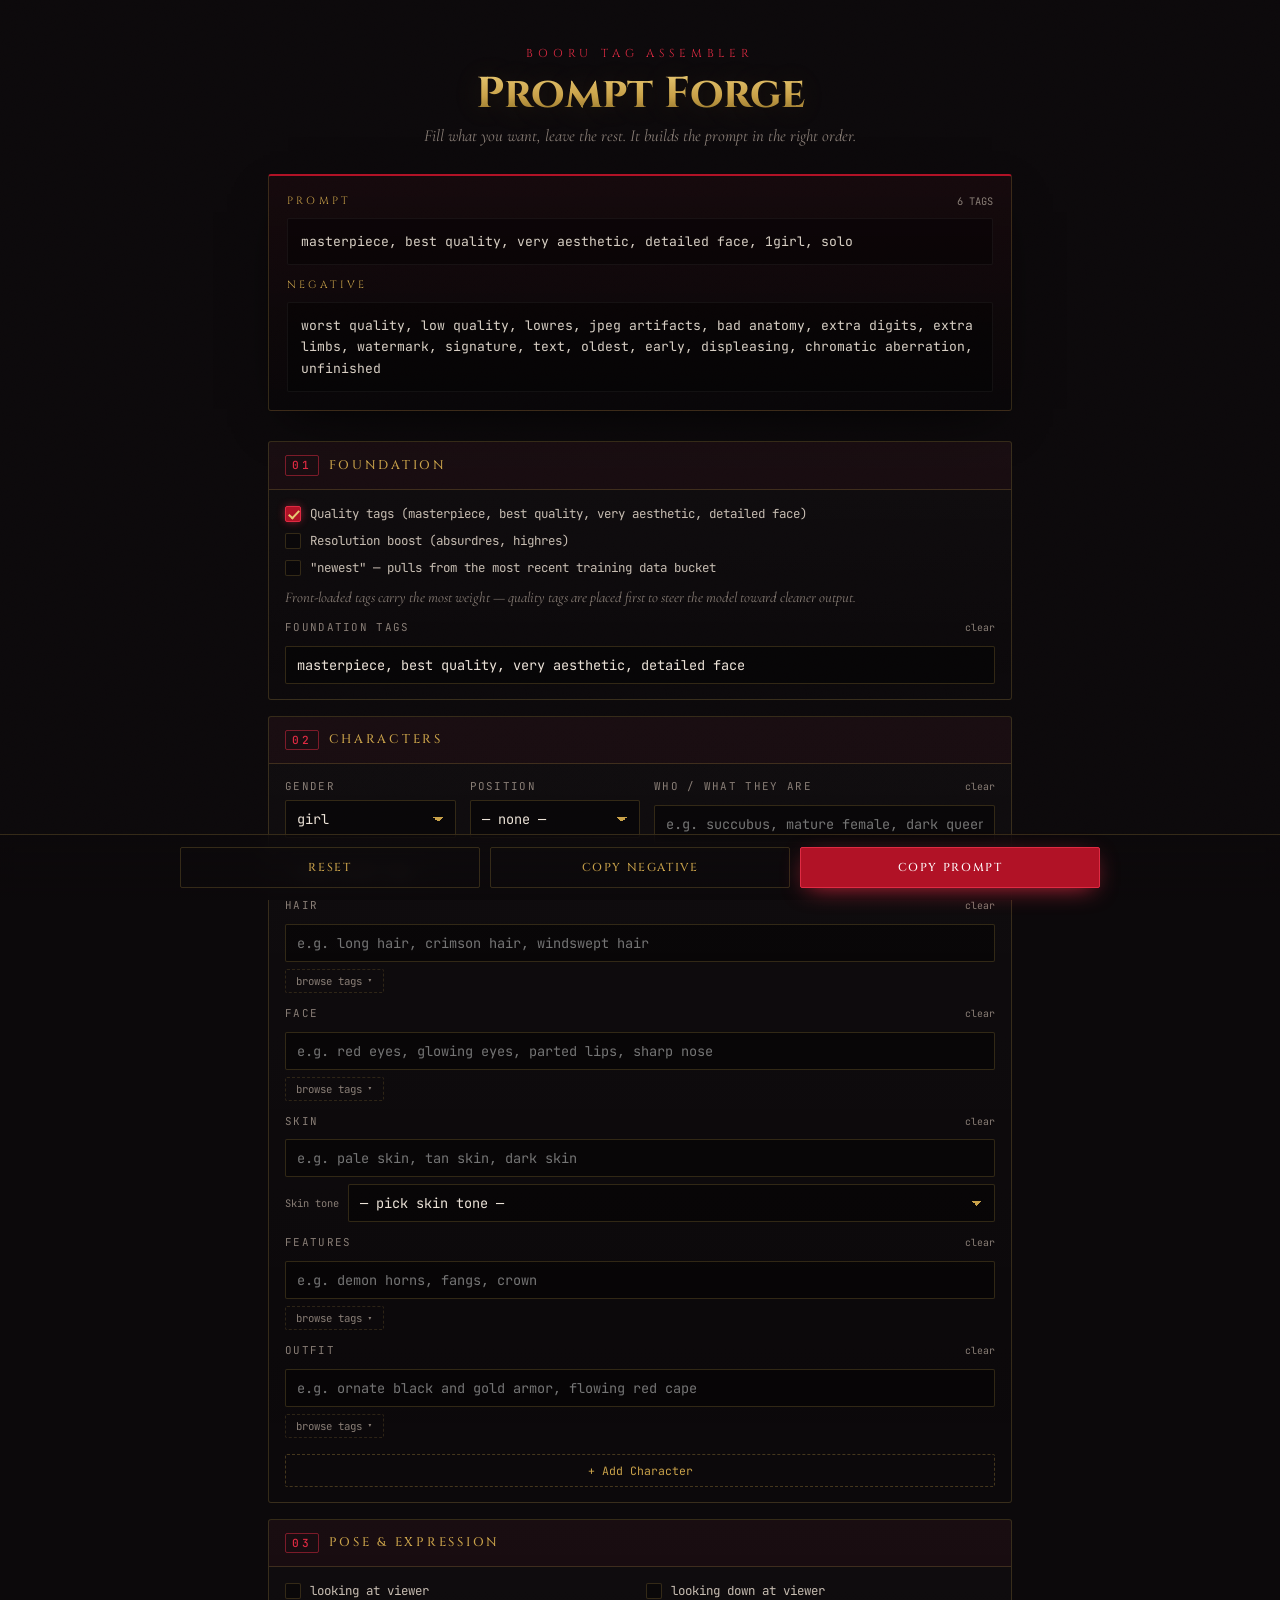
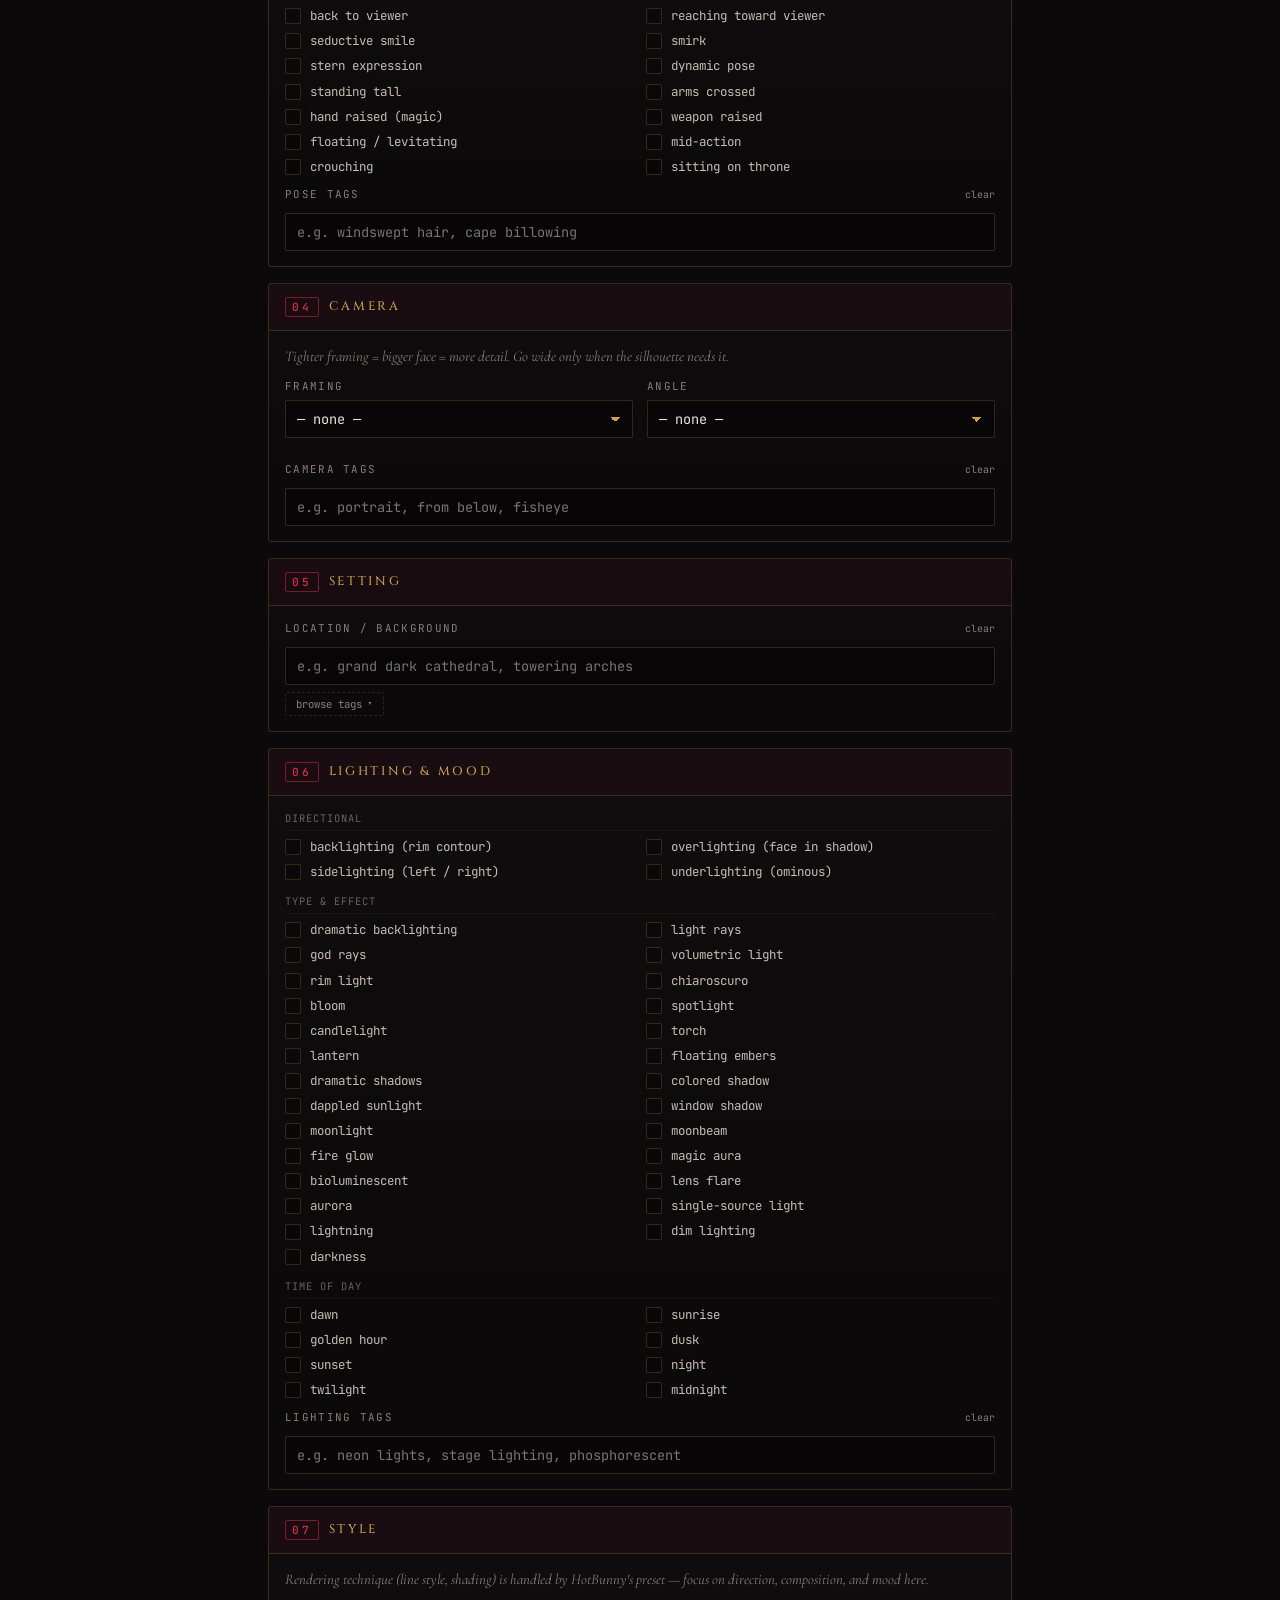
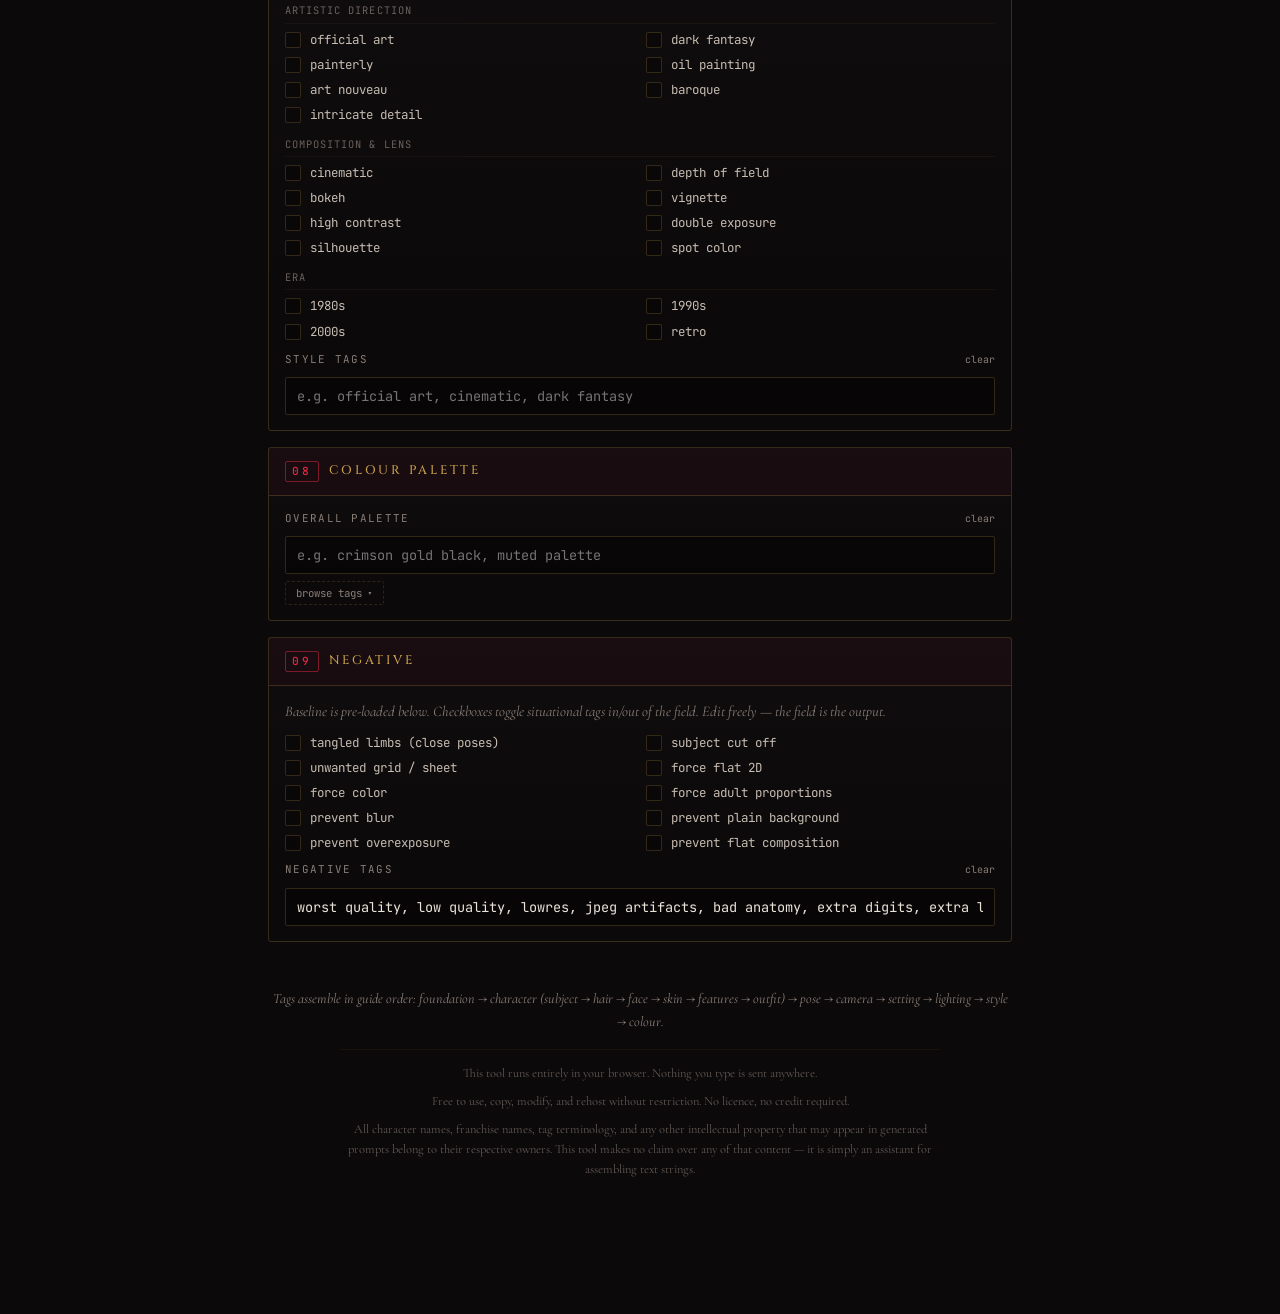
==== index.html @ 2d696084 "restructure 1" ====
<!DOCTYPE html>
<html lang="en">
<head>
<meta charset="UTF-8">
<meta name="viewport" content="width=device-width, initial-scale=1.0">
<title>Prompt Forge</title>
<link rel="preconnect" href="https://fonts.googleapis.com">
<link rel="preconnect" href="https://fonts.gstatic.com" crossorigin>
<link href="https://fonts.googleapis.com/css2?family=Cinzel:wght@500;700&family=Cormorant+Garamond:ital,wght@0,400;0,600;1,400&family=JetBrains+Mono:wght@400;500&display=swap" rel="stylesheet">
<style>
  :root{
    --bg:#0c090b;
    --crimson:#b11226;
    --crimson-bright:#df2b43;
    --gold:#c9a24a;
    --gold-bright:#e8c873;
    --text:#ece3d8;
    --muted:#897e76;
    --border:rgba(201,162,74,.22);
    --border-hot:rgba(223,43,67,.5);
  }
  *{box-sizing:border-box;margin:0;padding:0}
  html{scroll-behavior:smooth}
  body{
    background:
      radial-gradient(1200px 600px at 50% -10%, rgba(177,18,38,.18), transparent 60%),
      radial-gradient(900px 500px at 90% 110%, rgba(201,162,74,.10), transparent 55%),
      var(--bg);
    color:var(--text);
    font-family:'Cormorant Garamond',Georgia,serif;
    font-size:18px;
    line-height:1.45;
    padding:0 0 120px;
    min-height:100vh;
  }
  body::before{
    content:"";position:fixed;inset:0;pointer-events:none;z-index:0;
    background-image:url("data:image/svg+xml,%3Csvg xmlns='http://www.w3.org/2000/svg' width='140' height='140'%3E%3Cfilter id='n'%3E%3CfeTurbulence type='fractalNoise' baseFrequency='.9' numOctaves='2'/%3E%3C/filter%3E%3Crect width='100%25' height='100%25' filter='url(%23n)' opacity='.035'/%3E%3C/svg%3E");
    mix-blend-mode:overlay;
  }
  .wrap{max-width:780px;margin:0 auto;padding:0 18px;position:relative;z-index:1}

  /* ── Header ─────────────────────────────────────────────────────────── */
  header{text-align:center;padding:46px 0 26px}
  header .mark{font-family:'Cinzel',serif;letter-spacing:.42em;font-size:.72rem;color:var(--crimson-bright);text-transform:uppercase;margin-bottom:10px}
  header h1{
    font-family:'Cinzel',serif;font-weight:700;font-size:2.7rem;line-height:1;
    background:linear-gradient(180deg,var(--gold-bright),var(--gold) 55%,#8a6d28);
    -webkit-background-clip:text;background-clip:text;color:transparent;
    text-shadow:0 2px 30px rgba(201,162,74,.15);
  }
  header p{color:var(--muted);font-style:italic;font-size:1.05rem;margin-top:8px}

  /* ── Live preview ────────────────────────────────────────────────────── */
  .preview{
    border:1px solid var(--border);border-top:2px solid var(--crimson);
    background:linear-gradient(180deg,rgba(177,18,38,.06),rgba(0,0,0,.25));
    border-radius:3px;padding:18px;margin-bottom:30px;
    box-shadow:0 18px 50px -20px rgba(0,0,0,.8);
  }
  .plabel{font-family:'Cinzel',serif;font-size:.66rem;letter-spacing:.3em;text-transform:uppercase;color:var(--gold);margin-bottom:8px;display:flex;justify-content:space-between;align-items:center}
  .plabel .tagcount{font-family:'JetBrains Mono',monospace;font-size:.65rem;color:var(--muted);letter-spacing:0}
  .out{font-family:'JetBrains Mono',monospace;font-size:.82rem;line-height:1.65;color:#d8cfc4;background:rgba(0,0,0,.35);border:1px solid rgba(255,255,255,.05);border-radius:2px;padding:12px 13px;word-break:break-word;min-height:42px;white-space:pre-wrap;}
  .out .q{color:var(--gold-bright)}
  .negblock{margin-top:13px}

  /* ── Sections ────────────────────────────────────────────────────────── */
  .section{border:1px solid var(--border);border-radius:3px;background:linear-gradient(180deg,rgba(255,255,255,.02),transparent);margin-bottom:16px;overflow:hidden}
  .section > h2{
    font-family:'Cinzel',serif;font-weight:500;font-size:.78rem;letter-spacing:.22em;
    text-transform:uppercase;color:var(--gold);
    padding:13px 16px;border-bottom:1px solid var(--border);
    display:flex;align-items:center;gap:10px;
    background:rgba(177,18,38,.05);
  }
  .section > h2 .num{font-family:'JetBrains Mono',monospace;font-size:.7rem;color:var(--crimson-bright);border:1px solid var(--border-hot);border-radius:2px;padding:1px 6px}
  .body{padding:15px 16px}
  .hint{color:var(--muted);font-style:italic;font-size:.92rem;margin:0 0 12px}
  .subhead{font-family:'JetBrains Mono',monospace;font-size:.65rem;letter-spacing:.1em;text-transform:uppercase;color:var(--muted);margin:13px 0 7px;opacity:.75;border-bottom:1px solid rgba(201,162,74,.08);padding-bottom:4px}
  .subhead:first-child{margin-top:0}

  /* ── Form elements ───────────────────────────────────────────────────── */
  label.field{display:block;margin-bottom:13px}
  label.field:last-child{margin-bottom:0}
  label.field > span,
  .field-head > span{
    display:block;font-family:'JetBrains Mono',monospace;font-size:.68rem;
    letter-spacing:.12em;text-transform:uppercase;color:var(--muted);margin-bottom:5px
  }
  .field{margin-bottom:13px}
  .field:last-child{margin-bottom:0}
  .field-head{display:flex;justify-content:space-between;align-items:baseline;margin-bottom:5px}

  input[type=text],select{
    width:100%;background:rgba(0,0,0,.4);border:1px solid var(--border);
    color:var(--text);font-family:'JetBrains Mono',monospace;font-size:.85rem;
    padding:9px 11px;border-radius:2px;transition:.18s;
  }
  input[type=text]:focus,select:focus{outline:none;border-color:var(--crimson-bright);box-shadow:0 0 0 3px rgba(223,43,67,.12),0 0 18px -6px rgba(223,43,67,.5)}
  select{
    appearance:none;cursor:pointer;
    background-image:linear-gradient(45deg,transparent 50%,var(--gold) 50%),linear-gradient(135deg,var(--gold) 50%,transparent 50%);
    background-position:calc(100% - 17px) center,calc(100% - 12px) center;
    background-size:5px 5px,5px 5px;background-repeat:no-repeat;
  }
  option{background:#171116;color:var(--text)}

  /* colour-push row: sits below a text field, full width select */
  .colour-push-row{display:flex;align-items:center;gap:9px;margin-top:7px}
  .colour-push-row select{flex:1}
  .colour-push-row .push-label{font-family:'JetBrains Mono',monospace;font-size:.65rem;color:var(--muted);white-space:nowrap;flex:none}

  /* clear button inline with label */
  .clear-field{font-family:'JetBrains Mono',monospace;font-size:.62rem;color:var(--muted);background:none;border:none;cursor:pointer;padding:0;transition:.12s;margin-left:auto}
  .clear-field:hover{color:var(--crimson-bright)}

  /* ── Chip browse toggle button ───────────────────────────────────────── */
  .chip-toggle{
    font-family:'JetBrains Mono',monospace;font-size:.67rem;
    color:var(--muted);background:none;
    border:1px dashed rgba(201,162,74,.18);
    cursor:pointer;padding:4px 10px;border-radius:2px;
    margin-top:7px;transition:.15s;display:inline-flex;align-items:center;gap:5px;
  }
  .chip-toggle:hover{color:var(--gold);border-color:var(--border)}
  .chip-toggle.open{color:var(--gold);border-color:var(--border)}
  .chip-toggle .ct-arr{transition:transform .15s;display:inline-block;font-size:.6rem}
  .chip-toggle.open .ct-arr{transform:rotate(180deg)}

  /* ── Chip panel ──────────────────────────────────────────────────────── */
  .chip-panel{display:none;margin-top:8px}
  .chip-panel.open{display:block}

  /* chip search input */
  .chip-search-wrap{position:relative;margin-bottom:8px}
  .chip-search-icon{position:absolute;left:9px;top:50%;transform:translateY(-50%);font-size:.72rem;color:var(--muted);pointer-events:none}
  .chip-search{
    width:100%;background:rgba(0,0,0,.28);border:1px solid rgba(201,162,74,.14);
    color:var(--muted);font-family:'JetBrains Mono',monospace;font-size:.74rem;
    padding:6px 10px 6px 28px;border-radius:2px;transition:.15s;
  }
  .chip-search::placeholder{color:rgba(137,126,118,.55)}
  .chip-search:focus{outline:none;border-color:rgba(201,162,74,.38);color:var(--text)}

  /* chip buttons */
  .chips{display:flex;flex-wrap:wrap;gap:6px}
  .chip{
    font-family:'JetBrains Mono',monospace;font-size:.7rem;cursor:pointer;
    background:rgba(201,162,74,.07);border:1px solid var(--border);color:var(--gold);
    padding:4px 9px;border-radius:2px;transition:.15s;user-select:none;
  }
  .chip:hover{background:rgba(223,43,67,.16);border-color:var(--border-hot);color:var(--gold-bright)}
  .chip.active{background:rgba(223,43,67,.22);border-color:var(--crimson-bright);color:#fff}
  .chip.hidden{display:none}
  .no-match{font-family:'JetBrains Mono',monospace;font-size:.72rem;color:var(--muted);padding:4px 2px;display:none;font-style:italic}

  /* ── Checkboxes ──────────────────────────────────────────────────────── */
  .checks{display:grid;grid-template-columns:1fr 1fr;gap:7px 12px}
  @media(max-width:520px){.checks{grid-template-columns:1fr}}
  label.cb{display:flex;align-items:center;gap:9px;cursor:pointer;font-family:'JetBrains Mono',monospace;font-size:.78rem;color:#c7bdb2}
  label.cb input{display:none}
  label.cb .box{width:16px;height:16px;border:1px solid var(--border);border-radius:2px;flex:none;position:relative;transition:.15s;background:rgba(0,0,0,.3)}
  label.cb input:checked + .box{background:var(--crimson);border-color:var(--crimson-bright);box-shadow:0 0 10px -2px var(--crimson-bright)}
  label.cb input:checked + .box::after{content:"";position:absolute;left:4.5px;top:1px;width:4px;height:9px;border:solid var(--gold-bright);border-width:0 2px 2px 0;transform:rotate(43deg)}
  label.cb:hover .box{border-color:var(--crimson-bright)}

  /* ── Character count selector ────────────────────────────────────────── */
  .count-row{display:flex;align-items:center;gap:8px;margin-bottom:8px}
  .count-row:last-child{margin-bottom:0}
  .count-label{font-family:'JetBrains Mono',monospace;font-size:.68rem;letter-spacing:.1em;text-transform:uppercase;color:var(--muted);width:52px;flex:none}
  .count-btns{display:flex;gap:3px;flex-wrap:wrap}
  .count-btn{
    font-family:'JetBrains Mono',monospace;font-size:.72rem;
    background:rgba(0,0,0,.3);border:1px solid var(--border);color:var(--muted);
    padding:4px 8px;border-radius:2px;cursor:pointer;transition:.12s;min-width:28px;text-align:center;line-height:1;
  }
  .count-btn:hover{border-color:var(--gold);color:var(--gold)}
  .count-btn.active{background:rgba(223,43,67,.2);border-color:var(--crimson-bright);color:#fff;box-shadow:0 0 8px -3px var(--crimson-bright)}
  .count-divider{width:100%;height:1px;background:var(--border);margin:10px 0}

  /* ── Layout helpers ──────────────────────────────────────────────────── */
  .two{display:grid;grid-template-columns:1fr 1fr;gap:0 14px}
  @media(max-width:520px){.two{grid-template-columns:1fr}}

  /* ── Bottom bar ──────────────────────────────────────────────────────── */
  .bar{position:fixed;left:0;right:0;bottom:0;z-index:20;background:linear-gradient(180deg,rgba(12,9,11,.6),rgba(12,9,11,.97));backdrop-filter:blur(8px);border-top:1px solid var(--border);padding:12px 18px;display:flex;gap:10px;justify-content:center}
  .btn{font-family:'Cinzel',serif;font-weight:500;letter-spacing:.14em;font-size:.72rem;text-transform:uppercase;cursor:pointer;border-radius:2px;padding:12px 20px;transition:.18s;border:1px solid;max-width:300px;flex:1}
  .btn.prim{background:var(--crimson);border-color:var(--crimson-bright);color:#fff;box-shadow:0 6px 24px -8px var(--crimson-bright)}
  .btn.prim:hover{background:var(--crimson-bright);transform:translateY(-1px)}
  .btn.ghost{background:transparent;border-color:var(--border);color:var(--gold)}
  .btn.ghost:hover{border-color:var(--gold);background:rgba(201,162,74,.08)}
  .btn.ghost.danger:hover{border-color:var(--border-hot);color:var(--crimson-bright);background:rgba(223,43,67,.06)}
  .btn.copied{background:var(--gold)!important;border-color:var(--gold-bright)!important;color:#1a1206!important}

  .char-heading{font-family:'Cinzel',serif;font-weight:500;font-size:.75rem;letter-spacing:.2em;text-transform:uppercase;color:var(--gold-bright);margin:0 0 12px;padding-bottom:6px;border-bottom:1px solid var(--border)}
  .add-char-btn{display:block;width:100%;font-family:'JetBrains Mono',monospace;font-size:.72rem;color:var(--gold);background:none;border:1px dashed rgba(201,162,74,.3);cursor:pointer;padding:8px 14px;border-radius:2px;margin-top:16px;transition:.15s;text-align:center}
  .add-char-btn:hover{border-color:var(--gold);background:rgba(201,162,74,.06)}
  .char2-header{display:flex;justify-content:space-between;align-items:center;padding:12px 0 10px;border-bottom:1px solid var(--border);margin-bottom:13px}
  .char-top{display:grid;grid-template-columns:1fr 1fr 2fr;gap:0 14px}
  @media(max-width:520px){.char-top{grid-template-columns:1fr 1fr}.char-top .field:last-child{grid-column:1/-1}}

  footer{text-align:center;color:var(--muted);font-size:.88rem;padding:30px 0 6px}
  footer p{margin-bottom:8px;line-height:1.6}
  footer .order{font-style:italic}
  footer .disclaimer{font-size:.78rem;opacity:.7;max-width:600px;margin:16px auto 0;border-top:1px solid rgba(201,162,74,.1);padding-top:14px}
</style>
</head>
<body>
<div class="wrap">

  <header>
    <div class="mark">Booru Tag Assembler</div>
    <h1>Prompt Forge</h1>
    <p>Fill what you want, leave the rest. It builds the prompt in the right order.</p>
  </header>

  <!-- Live preview -->
  <div class="preview">
    <div class="plabel"><span>Prompt</span><span class="tagcount" id="tagCount"></span></div>
    <div class="out" id="outPrompt"></div>
    <div class="negblock">
      <div class="plabel"><span>Negative</span></div>
      <div class="out" id="outNeg"></div>
    </div>
  </div>

  <!-- ── 01 Foundation ─────────────────────────────────────────────────── -->
  <div class="section">
    <h2><span class="num">01</span> Foundation</h2>
    <div class="body">
      <div data-rebuild="foundation">
        <label class="cb"><input type="checkbox" id="qQuality" checked><span class="box"></span>Quality tags (masterpiece, best quality, very aesthetic, detailed face)</label>
        <label class="cb" style="margin-top:9px"><input type="checkbox" id="qRes"><span class="box"></span>Resolution boost (absurdres, highres)</label>
        <label class="cb" style="margin-top:9px"><input type="checkbox" id="qNewest"><span class="box"></span>"newest" — pulls from the most recent training data bucket</label>
      </div>
      <div class="hint" style="margin-top:10px">Front-loaded tags carry the most weight — quality tags are placed first to steer the model toward cleaner output.</div>
      <div class="field" style="margin-top:12px">
        <div class="field-head"><span>Foundation tags</span><button class="clear-field" data-clear="foundation">clear</button></div>
        <input type="text" id="foundation">
      </div>
    </div>
  </div>

  <!-- ── 02 Characters ────────────────────────────────────────────────── -->
  <div class="section">
    <h2><span class="num">02</span> Characters</h2>
    <div class="body">

      <!-- Character 1 -->
      <p class="char-heading" id="char1AppearanceLabel" style="display:none">Character 1</p>
      <div class="char-top" style="margin-bottom:13px">
        <label class="field" style="margin-bottom:0">
          <span>Gender</span>
          <select id="char1">
            <option value="">— none —</option>
            <option value="girl" selected>girl</option>
            <option value="boy">boy</option>
            <option value="other">other</option>
          </select>
        </label>
        <label class="field" style="margin-bottom:0">
          <span>Position</span>
          <select id="char1Pos">
            <option value="">— none —</option>
            <option value="on the left">left</option>
            <option value="in the center">center</option>
            <option value="on the right">right</option>
          </select>
        </label>
        <div class="field" style="margin-bottom:0">
          <div class="field-head"><span>Who / what they are</span><button class="clear-field" data-clear="subject">clear</button></div>
          <input type="text" id="subject" placeholder="e.g. succubus, mature female, dark queen">
        </div>
      </div>
      <button class="chip-toggle" data-panel="panelSubject" style="margin-bottom:11px">browse subject tags <span class="ct-arr">▾</span></button>
      <div class="chip-panel" id="panelSubject" style="margin-bottom:11px">
        <div class="chip-search-wrap">
          <span class="chip-search-icon">⌕</span>
          <input class="chip-search" placeholder="filter subject tags…" data-chips="chipsSubject">
        </div>
        <div class="chips" id="chipsSubject"></div>
        <div class="no-match" data-for="chipsSubject">No matching tags.</div>
      </div>

      <div class="field">
        <div class="field-head"><span>Hair</span><button class="clear-field" data-clear="hair">clear</button></div>
        <input type="text" id="hair" placeholder="e.g. long hair, crimson hair, windswept hair">
        <button class="chip-toggle" data-panel="panelHair">browse tags <span class="ct-arr">▾</span></button>
        <div class="chip-panel" id="panelHair">
          <div class="colour-push-row" style="margin-top:0;margin-bottom:9px">
            <span class="push-label">Colour</span>
            <select id="hairColour" class="colour-select colour-push"
                    data-target="hair" data-suffix=" hair"
                    data-placeholder="— pick hair colour —"></select>
          </div>
          <div class="chip-search-wrap">
            <span class="chip-search-icon">⌕</span>
            <input class="chip-search" placeholder="filter hair style tags…" data-chips="chipsHair">
          </div>
          <div class="chips" id="chipsHair"></div>
          <div class="no-match" data-for="chipsHair">No matching tags.</div>
        </div>
      </div>

      <div class="field">
        <div class="field-head"><span>Face</span><button class="clear-field" data-clear="face">clear</button></div>
        <input type="text" id="face" placeholder="e.g. red eyes, glowing eyes, parted lips, sharp nose">
        <button class="chip-toggle" data-panel="panelFace">browse tags <span class="ct-arr">▾</span></button>
        <div class="chip-panel" id="panelFace">
          <div class="colour-push-row" style="margin-top:0;margin-bottom:9px">
            <span class="push-label">Eye colour</span>
            <select id="faceColour" class="colour-select colour-push"
                    data-target="face" data-suffix=" eyes"
                    data-placeholder="— pick eye colour —"></select>
          </div>
          <div class="chip-search-wrap">
            <span class="chip-search-icon">⌕</span>
            <input class="chip-search" placeholder="filter face tags…" data-chips="chipsFace">
          </div>
          <div class="chips" id="chipsFace"></div>
          <div class="no-match" data-for="chipsFace">No matching tags.</div>
        </div>
      </div>

      <div class="field">
        <div class="field-head"><span>Skin</span><button class="clear-field" data-clear="skin">clear</button></div>
        <input type="text" id="skin" placeholder="e.g. pale skin, tan skin, dark skin">
        <div class="colour-push-row">
          <span class="push-label">Skin tone</span>
          <select id="skinColour" class="colour-select colour-push"
                  data-target="skin" data-suffix=" skin"
                  data-placeholder="— pick skin tone —"></select>
        </div>
      </div>

      <div class="field">
        <div class="field-head"><span>Features</span><button class="clear-field" data-clear="feat">clear</button></div>
        <input type="text" id="feat" placeholder="e.g. demon horns, fangs, crown">
        <button class="chip-toggle" data-panel="panelFeatures">browse tags <span class="ct-arr">▾</span></button>
        <div class="chip-panel" id="panelFeatures">
          <div class="chip-search-wrap">
            <span class="chip-search-icon">⌕</span>
            <input class="chip-search" placeholder="filter feature tags…" data-chips="chipsFeatures">
          </div>
          <div class="chips" id="chipsFeatures"></div>
          <div class="no-match" data-for="chipsFeatures">No matching tags.</div>
        </div>
      </div>

      <div class="field">
        <div class="field-head"><span>Outfit</span><button class="clear-field" data-clear="outfit">clear</button></div>
        <input type="text" id="outfit" placeholder="e.g. ornate black and gold armor, flowing red cape">
        <button class="chip-toggle" data-panel="panelOutfit">browse tags <span class="ct-arr">▾</span></button>
        <div class="chip-panel" id="panelOutfit">
          <div class="chip-search-wrap">
            <span class="chip-search-icon">⌕</span>
            <input class="chip-search" placeholder="filter outfit tags…" data-chips="chipsOutfit">
          </div>
          <div class="chips" id="chipsOutfit"></div>
          <div class="no-match" data-for="chipsOutfit">No matching tags.</div>
        </div>
      </div>

      <!-- Add Character button -->
      <button class="add-char-btn" id="addCharBtn">+ Add Character</button>

      <!-- Character 2 block -->
      <div id="char2AppearanceBlock" style="display:none">
        <div class="count-divider" style="margin:16px 0 0"></div>
        <div class="char2-header">
          <p class="char-heading" style="margin:0;border:none;padding:0">Character 2</p>
          <button class="clear-field" id="removeCharBtn">× remove</button>
        </div>

        <div class="char-top" style="margin-bottom:13px">
          <label class="field" style="margin-bottom:0">
            <span>Gender</span>
            <select id="char2">
              <option value="" selected>— none —</option>
              <option value="girl">girl</option>
              <option value="boy">boy</option>
              <option value="other">other</option>
            </select>
          </label>
          <label class="field" style="margin-bottom:0">
            <span>Position</span>
            <select id="char2Pos">
              <option value="">— none —</option>
              <option value="on the left">left</option>
              <option value="in the center">center</option>
              <option value="on the right">right</option>
            </select>
          </label>
          <div class="field" style="margin-bottom:0">
            <div class="field-head"><span>Who / what they are</span><button class="clear-field" data-clear="c2subject">clear</button></div>
            <input type="text" id="c2subject" placeholder="e.g. knight, elf, warrior">
          </div>
        </div>
        <button class="chip-toggle" data-panel="panelC2Subject" style="margin-bottom:11px">browse subject tags <span class="ct-arr">▾</span></button>
        <div class="chip-panel" id="panelC2Subject" style="margin-bottom:11px">
          <div class="chip-search-wrap">
            <span class="chip-search-icon">⌕</span>
            <input class="chip-search" placeholder="filter subject tags…" data-chips="chipsC2Subject">
          </div>
          <div class="chips" id="chipsC2Subject"></div>
          <div class="no-match" data-for="chipsC2Subject">No matching tags.</div>
        </div>

        <div class="field">
          <div class="field-head"><span>Hair</span><button class="clear-field" data-clear="c2hair">clear</button></div>
          <input type="text" id="c2hair" placeholder="e.g. short silver hair, windswept">
          <button class="chip-toggle" data-panel="panelC2Hair">browse tags <span class="ct-arr">▾</span></button>
          <div class="chip-panel" id="panelC2Hair">
            <div class="colour-push-row" style="margin-top:0;margin-bottom:9px">
              <span class="push-label">Colour</span>
              <select id="c2hairColour" class="colour-select colour-push"
                      data-target="c2hair" data-suffix=" hair"
                      data-placeholder="— pick hair colour —"></select>
            </div>
            <div class="chip-search-wrap">
              <span class="chip-search-icon">⌕</span>
              <input class="chip-search" placeholder="filter hair style tags…" data-chips="chipsC2Hair">
            </div>
            <div class="chips" id="chipsC2Hair"></div>
            <div class="no-match" data-for="chipsC2Hair">No matching tags.</div>
          </div>
        </div>

        <div class="field">
          <div class="field-head"><span>Face</span><button class="clear-field" data-clear="c2face">clear</button></div>
          <input type="text" id="c2face" placeholder="e.g. blue eyes, sharp features">
          <div class="colour-push-row">
            <span class="push-label">Eye colour</span>
            <select id="c2faceColour" class="colour-select colour-push"
                    data-target="c2face" data-suffix=" eyes"
                    data-placeholder="— pick eye colour —"></select>
          </div>
        </div>

        <div class="field">
          <div class="field-head"><span>Skin</span><button class="clear-field" data-clear="c2skin">clear</button></div>
          <input type="text" id="c2skin" placeholder="e.g. pale skin, tan skin">
          <div class="colour-push-row">
            <span class="push-label">Skin tone</span>
            <select id="c2skinColour" class="colour-select colour-push"
                    data-target="c2skin" data-suffix=" skin"
                    data-placeholder="— pick skin tone —"></select>
          </div>
        </div>

        <div class="field">
          <div class="field-head"><span>Features</span><button class="clear-field" data-clear="c2feat">clear</button></div>
          <input type="text" id="c2feat" placeholder="e.g. elf ears, pointed ears, wolf ears">
          <button class="chip-toggle" data-panel="panelC2Features">browse tags <span class="ct-arr">▾</span></button>
          <div class="chip-panel" id="panelC2Features">
            <div class="chip-search-wrap">
              <span class="chip-search-icon">⌕</span>
              <input class="chip-search" placeholder="filter feature tags…" data-chips="chipsC2Features">
            </div>
            <div class="chips" id="chipsC2Features"></div>
            <div class="no-match" data-for="chipsC2Features">No matching tags.</div>
          </div>
        </div>

        <p class="subhead">Outfit</p>
        <div class="field">
          <div class="field-head"><span>Outfit tags</span><button class="clear-field" data-clear="c2outfit">clear</button></div>
          <input type="text" id="c2outfit" placeholder="e.g. blue mage robes, silver armor">
          <button class="chip-toggle" data-panel="panelC2Outfit">browse tags <span class="ct-arr">▾</span></button>
          <div class="chip-panel" id="panelC2Outfit">
            <div class="chip-search-wrap">
              <span class="chip-search-icon">⌕</span>
              <input class="chip-search" placeholder="filter outfit tags…" data-chips="chipsC2Outfit">
            </div>
            <div class="chips" id="chipsC2Outfit"></div>
            <div class="no-match" data-for="chipsC2Outfit">No matching tags.</div>
          </div>
        </div>
      </div>

      <!-- Hidden count field (used for prompt assembly in single-char mode) -->
      <input type="text" id="count" style="display:none">

    </div>
  </div>

  <!-- ── 03 Pose & Expression ───────────────────────────────────────────── -->
  <div class="section">
    <h2><span class="num">03</span> Pose &amp; Expression</h2>
    <div class="body">
      <div class="checks" data-field="pose">
        <label class="cb"><input type="checkbox" value="looking at viewer"><span class="box"></span>looking at viewer</label>
        <label class="cb"><input type="checkbox" value="looking down at viewer"><span class="box"></span>looking down at viewer</label>
        <label class="cb"><input type="checkbox" value="back to viewer"><span class="box"></span>back to viewer</label>
        <label class="cb"><input type="checkbox" value="reaching toward viewer"><span class="box"></span>reaching toward viewer</label>
        <label class="cb"><input type="checkbox" value="seductive smile"><span class="box"></span>seductive smile</label>
        <label class="cb"><input type="checkbox" value="smirk"><span class="box"></span>smirk</label>
        <label class="cb"><input type="checkbox" value="stern expression"><span class="box"></span>stern expression</label>
        <label class="cb"><input type="checkbox" value="dynamic pose"><span class="box"></span>dynamic pose</label>
        <label class="cb"><input type="checkbox" value="standing tall"><span class="box"></span>standing tall</label>
        <label class="cb"><input type="checkbox" value="arms crossed"><span class="box"></span>arms crossed</label>
        <label class="cb"><input type="checkbox" value="hand raised, magic"><span class="box"></span>hand raised (magic)</label>
        <label class="cb"><input type="checkbox" value="weapon raised"><span class="box"></span>weapon raised</label>
        <label class="cb"><input type="checkbox" value="floating, levitating"><span class="box"></span>floating / levitating</label>
        <label class="cb"><input type="checkbox" value="mid-action"><span class="box"></span>mid-action</label>
        <label class="cb"><input type="checkbox" value="crouching"><span class="box"></span>crouching</label>
        <label class="cb"><input type="checkbox" value="sitting on throne"><span class="box"></span>sitting on throne</label>
      </div>
      <div class="field" style="margin-top:11px">
        <div class="field-head"><span>Pose tags</span><button class="clear-field" data-clear="pose">clear</button></div>
        <input type="text" id="pose" placeholder="e.g. windswept hair, cape billowing">
      </div>
    </div>
  </div>

  <!-- ── 06 Camera ─────────────────────────────────────────────────────── -->
  <div class="section">
    <h2><span class="num">04</span> Camera</h2>
    <div class="body">
      <div class="hint">Tighter framing = bigger face = more detail. Go wide only when the silhouette needs it.</div>
      <div class="two">
        <label class="field"><span>Framing</span>
          <select id="framing">
            <option value="">— none —</option>
            <option value="portrait">portrait (sharpest face)</option>
            <option value="upper body">upper body</option>
            <option value="cowboy shot">cowboy shot</option>
            <option value="full body">full body</option>
            <option value="wide shot">wide shot</option>
            <option value="extreme close-up">extreme close-up</option>
          </select>
        </label>
        <label class="field"><span>Angle</span>
          <select id="angle">
            <option value="">— none —</option>
            <option value="from below">from below (dominance)</option>
            <option value="from above">from above</option>
            <option value="dutch angle">dutch angle (energy)</option>
            <option value="from side">from side</option>
            <option value="close-up">close-up</option>
            <option value="three-quarter view">three-quarter view</option>
            <option value="bird's eye view">bird's eye view</option>
            <option value="worm's eye view">worm's eye view</option>
          </select>
        </label>
      </div>
      <div class="field" style="margin-top:11px">
        <div class="field-head"><span>Camera tags</span><button class="clear-field" data-clear="camera">clear</button></div>
        <input type="text" id="camera" placeholder="e.g. portrait, from below, fisheye">
      </div>
    </div>
  </div>

  <!-- ── 07 Setting ────────────────────────────────────────────────────── -->
  <div class="section">
    <h2><span class="num">05</span> Setting</h2>
    <div class="body">
      <div class="field">
        <div class="field-head"><span>Location / background</span><button class="clear-field" data-clear="setting">clear</button></div>
        <input type="text" id="setting" placeholder="e.g. grand dark cathedral, towering arches">
        <button class="chip-toggle" data-panel="panelSetting">browse tags <span class="ct-arr">▾</span></button>
        <div class="chip-panel" id="panelSetting">
          <div class="chip-search-wrap">
            <span class="chip-search-icon">⌕</span>
            <input class="chip-search" placeholder="filter setting tags…" data-chips="chipsSetting">
          </div>
          <div class="chips" id="chipsSetting"></div>
          <div class="no-match" data-for="chipsSetting">No matching tags.</div>
        </div>
      </div>
    </div>
  </div>

  <!-- ── 08 Lighting & Mood ─────────────────────────────────────────────── -->
  <div class="section">
    <h2><span class="num">06</span> Lighting &amp; Mood</h2>
    <div class="body">
      <p class="subhead">Directional</p>
      <div class="checks" id="lightDir" data-field="lighting">
        <label class="cb"><input type="checkbox" value="backlighting"><span class="box"></span>backlighting (rim contour)</label>
        <label class="cb"><input type="checkbox" value="overlighting"><span class="box"></span>overlighting (face in shadow)</label>
        <label class="cb"><input type="checkbox" value="sidelighting"><span class="box"></span>sidelighting (left / right)</label>
        <label class="cb"><input type="checkbox" value="underlighting"><span class="box"></span>underlighting (ominous)</label>
      </div>
      <p class="subhead">Type &amp; Effect</p>
      <div class="checks" id="light" data-field="lighting">
        <label class="cb"><input type="checkbox" value="dramatic backlighting"><span class="box"></span>dramatic backlighting</label>
        <label class="cb"><input type="checkbox" value="light rays"><span class="box"></span>light rays</label>
        <label class="cb"><input type="checkbox" value="god rays"><span class="box"></span>god rays</label>
        <label class="cb"><input type="checkbox" value="volumetric light"><span class="box"></span>volumetric light</label>
        <label class="cb"><input type="checkbox" value="strong rim light"><span class="box"></span>rim light</label>
        <label class="cb"><input type="checkbox" value="chiaroscuro"><span class="box"></span>chiaroscuro</label>
        <label class="cb"><input type="checkbox" value="bloom"><span class="box"></span>bloom</label>
        <label class="cb"><input type="checkbox" value="spotlight"><span class="box"></span>spotlight</label>
        <label class="cb"><input type="checkbox" value="candlelight"><span class="box"></span>candlelight</label>
        <label class="cb"><input type="checkbox" value="torch"><span class="box"></span>torch</label>
        <label class="cb"><input type="checkbox" value="lantern"><span class="box"></span>lantern</label>
        <label class="cb"><input type="checkbox" value="floating embers"><span class="box"></span>floating embers</label>
        <label class="cb"><input type="checkbox" value="dramatic shadows"><span class="box"></span>dramatic shadows</label>
        <label class="cb"><input type="checkbox" value="colored shadow"><span class="box"></span>colored shadow</label>
        <label class="cb"><input type="checkbox" value="dappled sunlight"><span class="box"></span>dappled sunlight</label>
        <label class="cb"><input type="checkbox" value="window shadow"><span class="box"></span>window shadow</label>
        <label class="cb"><input type="checkbox" value="moonlight"><span class="box"></span>moonlight</label>
        <label class="cb"><input type="checkbox" value="moonbeam"><span class="box"></span>moonbeam</label>
        <label class="cb"><input type="checkbox" value="fire"><span class="box"></span>fire glow</label>
        <label class="cb"><input type="checkbox" value="magic aura, glowing aura"><span class="box"></span>magic aura</label>
        <label class="cb"><input type="checkbox" value="bioluminescent"><span class="box"></span>bioluminescent</label>
        <label class="cb"><input type="checkbox" value="lens flare"><span class="box"></span>lens flare</label>
        <label class="cb"><input type="checkbox" value="aurora borealis"><span class="box"></span>aurora</label>
        <label class="cb"><input type="checkbox" value="single-source light"><span class="box"></span>single-source light</label>
        <label class="cb"><input type="checkbox" value="lightning"><span class="box"></span>lightning</label>
        <label class="cb"><input type="checkbox" value="dim lighting"><span class="box"></span>dim lighting</label>
        <label class="cb"><input type="checkbox" value="darkness"><span class="box"></span>darkness</label>
      </div>
      <p class="subhead">Time of Day</p>
      <div class="checks" id="lightTime" data-field="lighting">
        <label class="cb"><input type="checkbox" value="dawn"><span class="box"></span>dawn</label>
        <label class="cb"><input type="checkbox" value="sunrise"><span class="box"></span>sunrise</label>
        <label class="cb"><input type="checkbox" value="golden hour"><span class="box"></span>golden hour</label>
        <label class="cb"><input type="checkbox" value="dusk"><span class="box"></span>dusk</label>
        <label class="cb"><input type="checkbox" value="sunset"><span class="box"></span>sunset</label>
        <label class="cb"><input type="checkbox" value="night"><span class="box"></span>night</label>
        <label class="cb"><input type="checkbox" value="twilight"><span class="box"></span>twilight</label>
        <label class="cb"><input type="checkbox" value="midnight"><span class="box"></span>midnight</label>
      </div>
      <div class="field" style="margin-top:11px">
        <div class="field-head"><span>Lighting tags</span><button class="clear-field" data-clear="lighting">clear</button></div>
        <input type="text" id="lighting" placeholder="e.g. neon lights, stage lighting, phosphorescent">
      </div>
    </div>
  </div>

  <!-- ── 09 Style ───────────────────────────────────────────────────────── -->
  <div class="section">
    <h2><span class="num">07</span> Style</h2>
    <div class="body">
      <div class="hint">Rendering technique (line style, shading) is handled by HotBunny's preset — focus on direction, composition, and mood here.</div>
      <p class="subhead">Artistic Direction</p>
      <div class="checks" data-field="style">
        <label class="cb"><input type="checkbox" value="official art"><span class="box"></span>official art</label>
        <label class="cb"><input type="checkbox" value="dark fantasy"><span class="box"></span>dark fantasy</label>
        <label class="cb"><input type="checkbox" value="painterly"><span class="box"></span>painterly</label>
        <label class="cb"><input type="checkbox" value="oil painting style"><span class="box"></span>oil painting</label>
        <label class="cb"><input type="checkbox" value="art nouveau"><span class="box"></span>art nouveau</label>
        <label class="cb"><input type="checkbox" value="baroque composition"><span class="box"></span>baroque</label>
        <label class="cb"><input type="checkbox" value="intricate detail"><span class="box"></span>intricate detail</label>
      </div>
      <p class="subhead">Composition &amp; Lens</p>
      <div class="checks" data-field="style">
        <label class="cb"><input type="checkbox" value="cinematic"><span class="box"></span>cinematic</label>
        <label class="cb"><input type="checkbox" value="depth of field"><span class="box"></span>depth of field</label>
        <label class="cb"><input type="checkbox" value="bokeh"><span class="box"></span>bokeh</label>
        <label class="cb"><input type="checkbox" value="vignette"><span class="box"></span>vignette</label>
        <label class="cb"><input type="checkbox" value="high contrast"><span class="box"></span>high contrast</label>
        <label class="cb"><input type="checkbox" value="double exposure"><span class="box"></span>double exposure</label>
        <label class="cb"><input type="checkbox" value="silhouette"><span class="box"></span>silhouette</label>
        <label class="cb"><input type="checkbox" value="spot color"><span class="box"></span>spot color</label>
      </div>
      <p class="subhead">Era</p>
      <div class="checks" data-field="style">
        <label class="cb"><input type="checkbox" value="1980s (style)"><span class="box"></span>1980s</label>
        <label class="cb"><input type="checkbox" value="1990s (style)"><span class="box"></span>1990s</label>
        <label class="cb"><input type="checkbox" value="2000s (style)"><span class="box"></span>2000s</label>
        <label class="cb"><input type="checkbox" value="retro artstyle"><span class="box"></span>retro</label>
      </div>
      <div class="field" style="margin-top:11px">
        <div class="field-head"><span>Style tags</span><button class="clear-field" data-clear="style">clear</button></div>
        <input type="text" id="style" placeholder="e.g. official art, cinematic, dark fantasy">
      </div>
    </div>
  </div>

  <!-- ── 10 Colour ──────────────────────────────────────────────────────── -->
  <div class="section">
    <h2><span class="num">08</span> Colour Palette</h2>
    <div class="body">
      <div class="field">
        <div class="field-head"><span>Overall palette</span><button class="clear-field" data-clear="colour">clear</button></div>
        <input type="text" id="colour" placeholder="e.g. crimson gold black, muted palette">
        <button class="chip-toggle" data-panel="panelColour">browse tags <span class="ct-arr">▾</span></button>
        <div class="chip-panel" id="panelColour">
          <div class="chip-search-wrap">
            <span class="chip-search-icon">⌕</span>
            <input class="chip-search" placeholder="filter palette tags…" data-chips="chipsColour">
          </div>
          <div class="chips" id="chipsColour"></div>
          <div class="no-match" data-for="chipsColour">No matching tags.</div>
        </div>
      </div>
    </div>
  </div>

  <!-- ── 11 Negative ────────────────────────────────────────────────────── -->
  <div class="section">
    <h2><span class="num">09</span> Negative</h2>
    <div class="body">
      <div class="hint">Baseline is pre-loaded below. Checkboxes toggle situational tags in/out of the field. Edit freely — the field is the output.</div>
      <div class="checks" id="neg" data-field="negative" style="margin-top:10px">
        <label class="cb"><input type="checkbox" value="extra arms, extra legs"><span class="box"></span>tangled limbs (close poses)</label>
        <label class="cb"><input type="checkbox" value="cropped, out of frame"><span class="box"></span>subject cut off</label>
        <label class="cb"><input type="checkbox" value="multiple views, reference sheet"><span class="box"></span>unwanted grid / sheet</label>
        <label class="cb"><input type="checkbox" value="3d, realistic, photorealistic"><span class="box"></span>force flat 2D</label>
        <label class="cb"><input type="checkbox" value="monochrome, greyscale"><span class="box"></span>force color</label>
        <label class="cb"><input type="checkbox" value="chibi, child"><span class="box"></span>force adult proportions</label>
        <label class="cb"><input type="checkbox" value="blurry, soft focus"><span class="box"></span>prevent blur</label>
        <label class="cb"><input type="checkbox" value="simple background, white background"><span class="box"></span>prevent plain background</label>
        <label class="cb"><input type="checkbox" value="overexposed, washed out"><span class="box"></span>prevent overexposure</label>
        <label class="cb"><input type="checkbox" value="symmetrical, boring composition"><span class="box"></span>prevent flat composition</label>
      </div>
      <div class="field" style="margin-top:10px">
        <div class="field-head"><span>Negative tags</span><button class="clear-field" data-clear="negative">clear</button></div>
        <input type="text" id="negative">
      </div>
    </div>
  </div>

  <footer>
    <p class="order">Tags assemble in guide order: foundation → character (subject → hair → face → skin → features → outfit) → pose → camera → setting → lighting → style → colour.</p>
    <div class="disclaimer">
      <p>This tool runs entirely in your browser. Nothing you type is sent anywhere.</p>
      <p>Free to use, copy, modify, and rehost without restriction. No licence, no credit required.</p>
      <p>All character names, franchise names, tag terminology, and any other intellectual property that may appear in generated prompts belong to their respective owners. This tool makes no claim over any of that content — it is simply an assistant for assembling text strings.</p>
    </div>
  </footer>
</div>

<div class="bar">
  <button class="btn ghost danger" id="resetAll">Reset</button>
  <button class="btn ghost" id="copyNeg">Copy Negative</button>
  <button class="btn prim" id="copyPrompt">Copy Prompt</button>
</div>

<!-- Data and logic loaded as separate files -->
<script src="tags.js"></script>
<script src="app.js"></script>
</body>
</html>
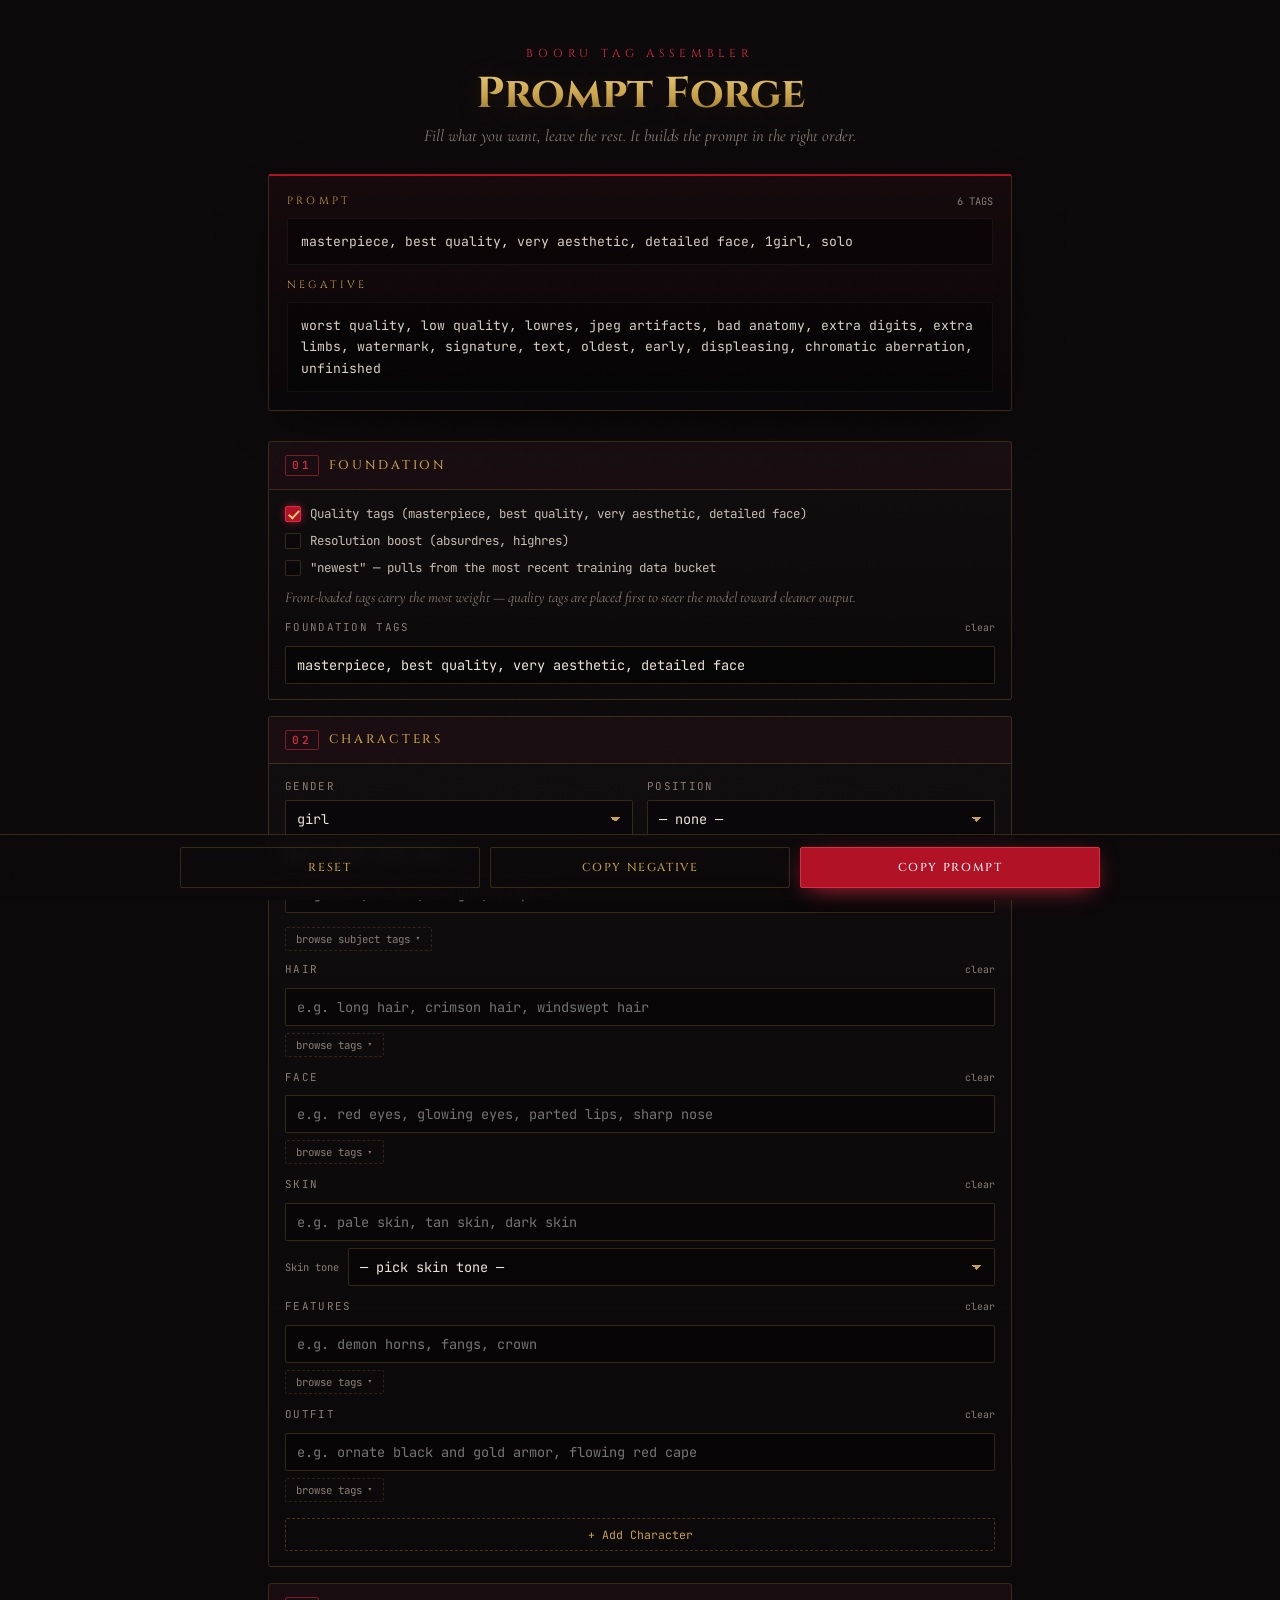
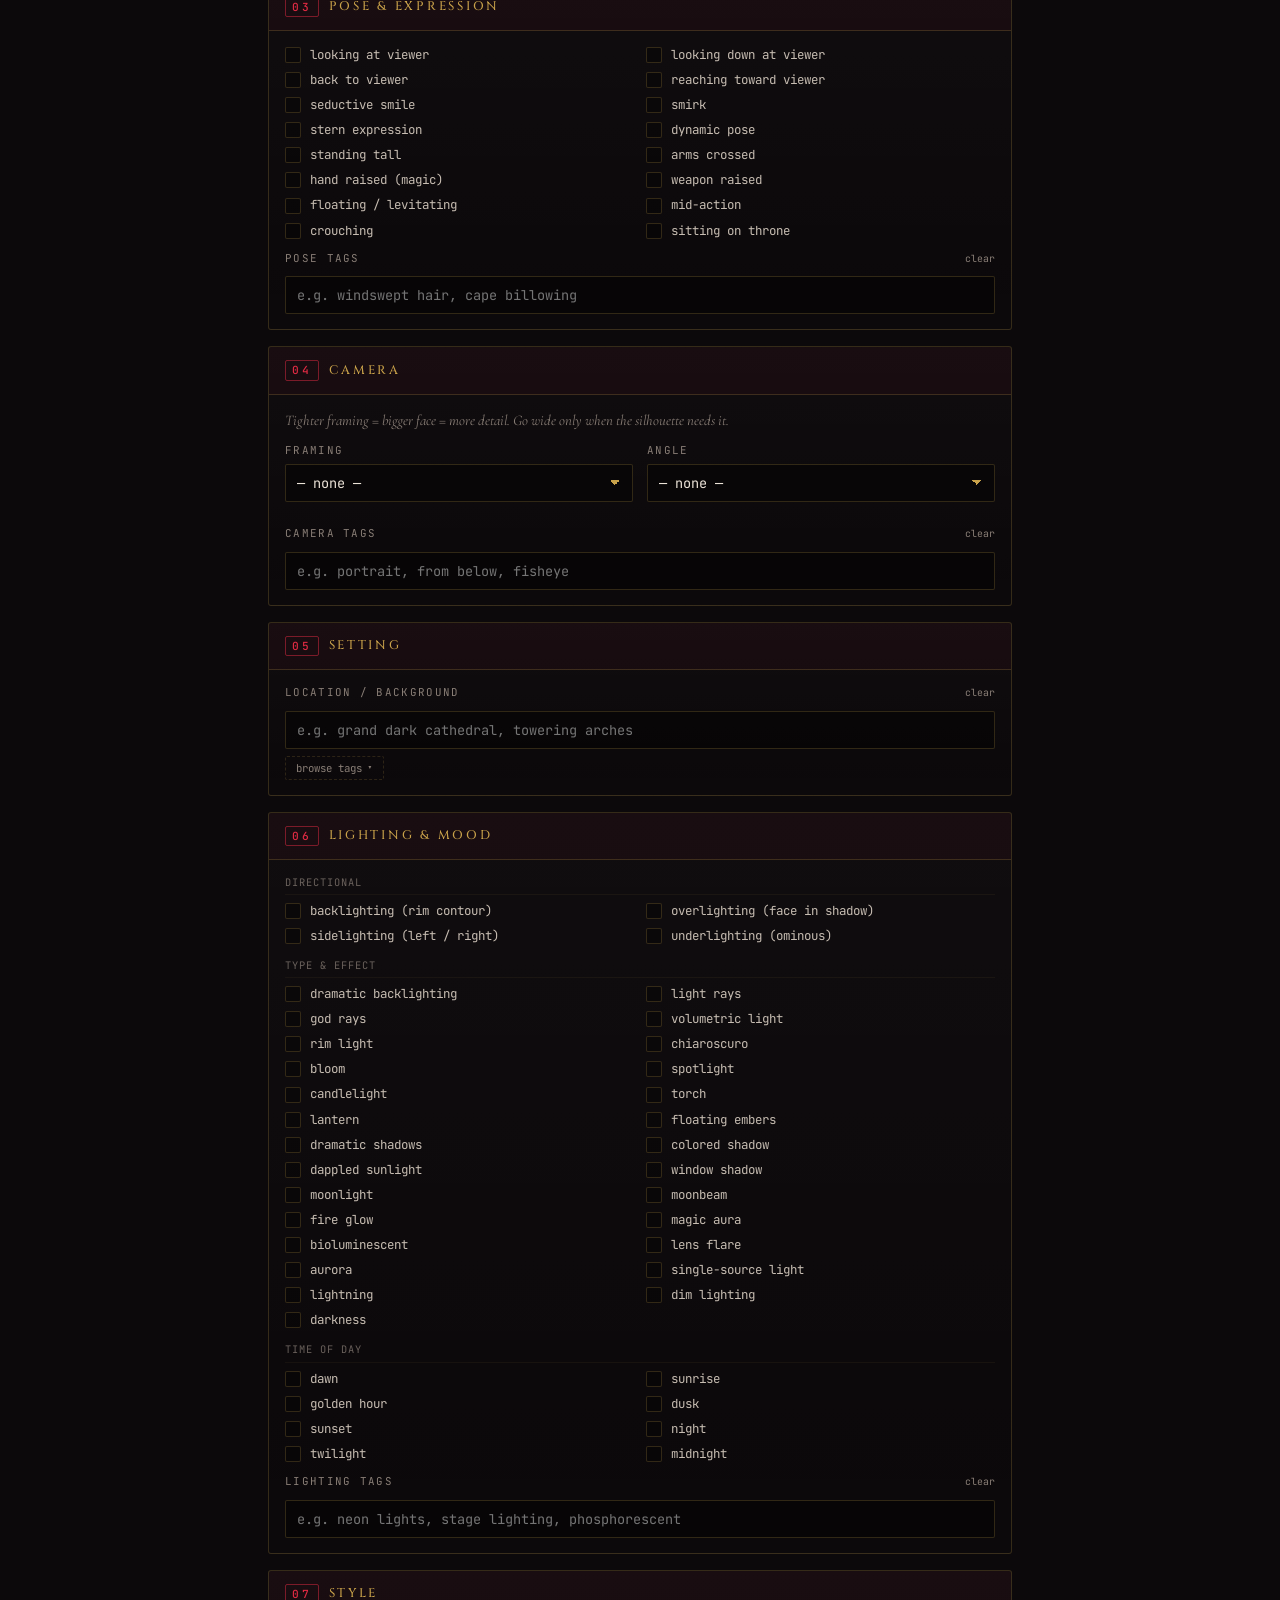
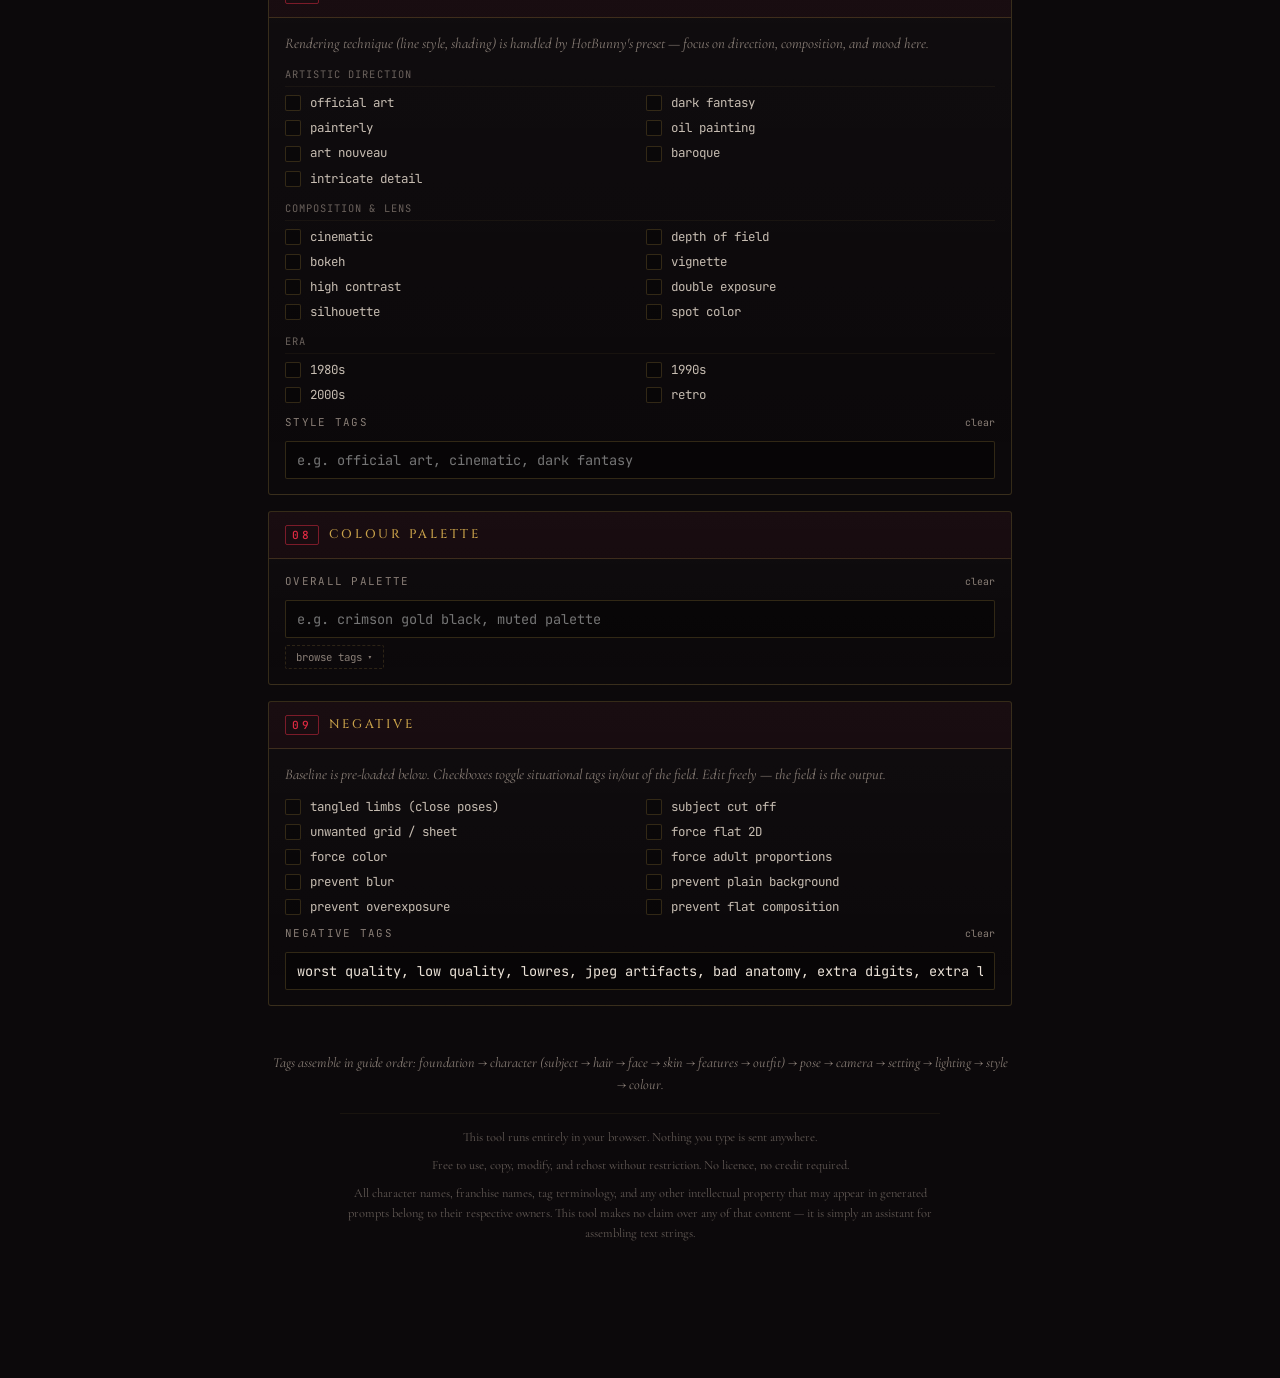
==== commit 20edfcd2: "cleanup, add tags, extract css" ====
--- a/index.html
+++ b/index.html
@@ -7,203 +7,7 @@
 <link rel="preconnect" href="https://fonts.googleapis.com">
 <link rel="preconnect" href="https://fonts.gstatic.com" crossorigin>
 <link href="https://fonts.googleapis.com/css2?family=Cinzel:wght@500;700&family=Cormorant+Garamond:ital,wght@0,400;0,600;1,400&family=JetBrains+Mono:wght@400;500&display=swap" rel="stylesheet">
-<style>
-  :root{
-    --bg:#0c090b;
-    --crimson:#b11226;
-    --crimson-bright:#df2b43;
-    --gold:#c9a24a;
-    --gold-bright:#e8c873;
-    --text:#ece3d8;
-    --muted:#897e76;
-    --border:rgba(201,162,74,.22);
-    --border-hot:rgba(223,43,67,.5);
-  }
-  *{box-sizing:border-box;margin:0;padding:0}
-  html{scroll-behavior:smooth}
-  body{
-    background:
-      radial-gradient(1200px 600px at 50% -10%, rgba(177,18,38,.18), transparent 60%),
-      radial-gradient(900px 500px at 90% 110%, rgba(201,162,74,.10), transparent 55%),
-      var(--bg);
-    color:var(--text);
-    font-family:'Cormorant Garamond',Georgia,serif;
-    font-size:18px;
-    line-height:1.45;
-    padding:0 0 120px;
-    min-height:100vh;
-  }
-  body::before{
-    content:"";position:fixed;inset:0;pointer-events:none;z-index:0;
-    background-image:url("data:image/svg+xml,%3Csvg xmlns='http://www.w3.org/2000/svg' width='140' height='140'%3E%3Cfilter id='n'%3E%3CfeTurbulence type='fractalNoise' baseFrequency='.9' numOctaves='2'/%3E%3C/filter%3E%3Crect width='100%25' height='100%25' filter='url(%23n)' opacity='.035'/%3E%3C/svg%3E");
-    mix-blend-mode:overlay;
-  }
-  .wrap{max-width:780px;margin:0 auto;padding:0 18px;position:relative;z-index:1}
-
-  /* ── Header ─────────────────────────────────────────────────────────── */
-  header{text-align:center;padding:46px 0 26px}
-  header .mark{font-family:'Cinzel',serif;letter-spacing:.42em;font-size:.72rem;color:var(--crimson-bright);text-transform:uppercase;margin-bottom:10px}
-  header h1{
-    font-family:'Cinzel',serif;font-weight:700;font-size:2.7rem;line-height:1;
-    background:linear-gradient(180deg,var(--gold-bright),var(--gold) 55%,#8a6d28);
-    -webkit-background-clip:text;background-clip:text;color:transparent;
-    text-shadow:0 2px 30px rgba(201,162,74,.15);
-  }
-  header p{color:var(--muted);font-style:italic;font-size:1.05rem;margin-top:8px}
-
-  /* ── Live preview ────────────────────────────────────────────────────── */
-  .preview{
-    border:1px solid var(--border);border-top:2px solid var(--crimson);
-    background:linear-gradient(180deg,rgba(177,18,38,.06),rgba(0,0,0,.25));
-    border-radius:3px;padding:18px;margin-bottom:30px;
-    box-shadow:0 18px 50px -20px rgba(0,0,0,.8);
-  }
-  .plabel{font-family:'Cinzel',serif;font-size:.66rem;letter-spacing:.3em;text-transform:uppercase;color:var(--gold);margin-bottom:8px;display:flex;justify-content:space-between;align-items:center}
-  .plabel .tagcount{font-family:'JetBrains Mono',monospace;font-size:.65rem;color:var(--muted);letter-spacing:0}
-  .out{font-family:'JetBrains Mono',monospace;font-size:.82rem;line-height:1.65;color:#d8cfc4;background:rgba(0,0,0,.35);border:1px solid rgba(255,255,255,.05);border-radius:2px;padding:12px 13px;word-break:break-word;min-height:42px;white-space:pre-wrap;}
-  .out .q{color:var(--gold-bright)}
-  .negblock{margin-top:13px}
-
-  /* ── Sections ────────────────────────────────────────────────────────── */
-  .section{border:1px solid var(--border);border-radius:3px;background:linear-gradient(180deg,rgba(255,255,255,.02),transparent);margin-bottom:16px;overflow:hidden}
-  .section > h2{
-    font-family:'Cinzel',serif;font-weight:500;font-size:.78rem;letter-spacing:.22em;
-    text-transform:uppercase;color:var(--gold);
-    padding:13px 16px;border-bottom:1px solid var(--border);
-    display:flex;align-items:center;gap:10px;
-    background:rgba(177,18,38,.05);
-  }
-  .section > h2 .num{font-family:'JetBrains Mono',monospace;font-size:.7rem;color:var(--crimson-bright);border:1px solid var(--border-hot);border-radius:2px;padding:1px 6px}
-  .body{padding:15px 16px}
-  .hint{color:var(--muted);font-style:italic;font-size:.92rem;margin:0 0 12px}
-  .subhead{font-family:'JetBrains Mono',monospace;font-size:.65rem;letter-spacing:.1em;text-transform:uppercase;color:var(--muted);margin:13px 0 7px;opacity:.75;border-bottom:1px solid rgba(201,162,74,.08);padding-bottom:4px}
-  .subhead:first-child{margin-top:0}
-
-  /* ── Form elements ───────────────────────────────────────────────────── */
-  label.field{display:block;margin-bottom:13px}
-  label.field:last-child{margin-bottom:0}
-  label.field > span,
-  .field-head > span{
-    display:block;font-family:'JetBrains Mono',monospace;font-size:.68rem;
-    letter-spacing:.12em;text-transform:uppercase;color:var(--muted);margin-bottom:5px
-  }
-  .field{margin-bottom:13px}
-  .field:last-child{margin-bottom:0}
-  .field-head{display:flex;justify-content:space-between;align-items:baseline;margin-bottom:5px}
-
-  input[type=text],select{
-    width:100%;background:rgba(0,0,0,.4);border:1px solid var(--border);
-    color:var(--text);font-family:'JetBrains Mono',monospace;font-size:.85rem;
-    padding:9px 11px;border-radius:2px;transition:.18s;
-  }
-  input[type=text]:focus,select:focus{outline:none;border-color:var(--crimson-bright);box-shadow:0 0 0 3px rgba(223,43,67,.12),0 0 18px -6px rgba(223,43,67,.5)}
-  select{
-    appearance:none;cursor:pointer;
-    background-image:linear-gradient(45deg,transparent 50%,var(--gold) 50%),linear-gradient(135deg,var(--gold) 50%,transparent 50%);
-    background-position:calc(100% - 17px) center,calc(100% - 12px) center;
-    background-size:5px 5px,5px 5px;background-repeat:no-repeat;
-  }
-  option{background:#171116;color:var(--text)}
-
-  /* colour-push row: sits below a text field, full width select */
-  .colour-push-row{display:flex;align-items:center;gap:9px;margin-top:7px}
-  .colour-push-row select{flex:1}
-  .colour-push-row .push-label{font-family:'JetBrains Mono',monospace;font-size:.65rem;color:var(--muted);white-space:nowrap;flex:none}
-
-  /* clear button inline with label */
-  .clear-field{font-family:'JetBrains Mono',monospace;font-size:.62rem;color:var(--muted);background:none;border:none;cursor:pointer;padding:0;transition:.12s;margin-left:auto}
-  .clear-field:hover{color:var(--crimson-bright)}
-
-  /* ── Chip browse toggle button ───────────────────────────────────────── */
-  .chip-toggle{
-    font-family:'JetBrains Mono',monospace;font-size:.67rem;
-    color:var(--muted);background:none;
-    border:1px dashed rgba(201,162,74,.18);
-    cursor:pointer;padding:4px 10px;border-radius:2px;
-    margin-top:7px;transition:.15s;display:inline-flex;align-items:center;gap:5px;
-  }
-  .chip-toggle:hover{color:var(--gold);border-color:var(--border)}
-  .chip-toggle.open{color:var(--gold);border-color:var(--border)}
-  .chip-toggle .ct-arr{transition:transform .15s;display:inline-block;font-size:.6rem}
-  .chip-toggle.open .ct-arr{transform:rotate(180deg)}
-
-  /* ── Chip panel ──────────────────────────────────────────────────────── */
-  .chip-panel{display:none;margin-top:8px}
-  .chip-panel.open{display:block}
-
-  /* chip search input */
-  .chip-search-wrap{position:relative;margin-bottom:8px}
-  .chip-search-icon{position:absolute;left:9px;top:50%;transform:translateY(-50%);font-size:.72rem;color:var(--muted);pointer-events:none}
-  .chip-search{
-    width:100%;background:rgba(0,0,0,.28);border:1px solid rgba(201,162,74,.14);
-    color:var(--muted);font-family:'JetBrains Mono',monospace;font-size:.74rem;
-    padding:6px 10px 6px 28px;border-radius:2px;transition:.15s;
-  }
-  .chip-search::placeholder{color:rgba(137,126,118,.55)}
-  .chip-search:focus{outline:none;border-color:rgba(201,162,74,.38);color:var(--text)}
-
-  /* chip buttons */
-  .chips{display:flex;flex-wrap:wrap;gap:6px}
-  .chip{
-    font-family:'JetBrains Mono',monospace;font-size:.7rem;cursor:pointer;
-    background:rgba(201,162,74,.07);border:1px solid var(--border);color:var(--gold);
-    padding:4px 9px;border-radius:2px;transition:.15s;user-select:none;
-  }
-  .chip:hover{background:rgba(223,43,67,.16);border-color:var(--border-hot);color:var(--gold-bright)}
-  .chip.active{background:rgba(223,43,67,.22);border-color:var(--crimson-bright);color:#fff}
-  .chip.hidden{display:none}
-  .no-match{font-family:'JetBrains Mono',monospace;font-size:.72rem;color:var(--muted);padding:4px 2px;display:none;font-style:italic}
-
-  /* ── Checkboxes ──────────────────────────────────────────────────────── */
-  .checks{display:grid;grid-template-columns:1fr 1fr;gap:7px 12px}
-  @media(max-width:520px){.checks{grid-template-columns:1fr}}
-  label.cb{display:flex;align-items:center;gap:9px;cursor:pointer;font-family:'JetBrains Mono',monospace;font-size:.78rem;color:#c7bdb2}
-  label.cb input{display:none}
-  label.cb .box{width:16px;height:16px;border:1px solid var(--border);border-radius:2px;flex:none;position:relative;transition:.15s;background:rgba(0,0,0,.3)}
-  label.cb input:checked + .box{background:var(--crimson);border-color:var(--crimson-bright);box-shadow:0 0 10px -2px var(--crimson-bright)}
-  label.cb input:checked + .box::after{content:"";position:absolute;left:4.5px;top:1px;width:4px;height:9px;border:solid var(--gold-bright);border-width:0 2px 2px 0;transform:rotate(43deg)}
-  label.cb:hover .box{border-color:var(--crimson-bright)}
-
-  /* ── Character count selector ────────────────────────────────────────── */
-  .count-row{display:flex;align-items:center;gap:8px;margin-bottom:8px}
-  .count-row:last-child{margin-bottom:0}
-  .count-label{font-family:'JetBrains Mono',monospace;font-size:.68rem;letter-spacing:.1em;text-transform:uppercase;color:var(--muted);width:52px;flex:none}
-  .count-btns{display:flex;gap:3px;flex-wrap:wrap}
-  .count-btn{
-    font-family:'JetBrains Mono',monospace;font-size:.72rem;
-    background:rgba(0,0,0,.3);border:1px solid var(--border);color:var(--muted);
-    padding:4px 8px;border-radius:2px;cursor:pointer;transition:.12s;min-width:28px;text-align:center;line-height:1;
-  }
-  .count-btn:hover{border-color:var(--gold);color:var(--gold)}
-  .count-btn.active{background:rgba(223,43,67,.2);border-color:var(--crimson-bright);color:#fff;box-shadow:0 0 8px -3px var(--crimson-bright)}
-  .count-divider{width:100%;height:1px;background:var(--border);margin:10px 0}
-
-  /* ── Layout helpers ──────────────────────────────────────────────────── */
-  .two{display:grid;grid-template-columns:1fr 1fr;gap:0 14px}
-  @media(max-width:520px){.two{grid-template-columns:1fr}}
-
-  /* ── Bottom bar ──────────────────────────────────────────────────────── */
-  .bar{position:fixed;left:0;right:0;bottom:0;z-index:20;background:linear-gradient(180deg,rgba(12,9,11,.6),rgba(12,9,11,.97));backdrop-filter:blur(8px);border-top:1px solid var(--border);padding:12px 18px;display:flex;gap:10px;justify-content:center}
-  .btn{font-family:'Cinzel',serif;font-weight:500;letter-spacing:.14em;font-size:.72rem;text-transform:uppercase;cursor:pointer;border-radius:2px;padding:12px 20px;transition:.18s;border:1px solid;max-width:300px;flex:1}
-  .btn.prim{background:var(--crimson);border-color:var(--crimson-bright);color:#fff;box-shadow:0 6px 24px -8px var(--crimson-bright)}
-  .btn.prim:hover{background:var(--crimson-bright);transform:translateY(-1px)}
-  .btn.ghost{background:transparent;border-color:var(--border);color:var(--gold)}
-  .btn.ghost:hover{border-color:var(--gold);background:rgba(201,162,74,.08)}
-  .btn.ghost.danger:hover{border-color:var(--border-hot);color:var(--crimson-bright);background:rgba(223,43,67,.06)}
-  .btn.copied{background:var(--gold)!important;border-color:var(--gold-bright)!important;color:#1a1206!important}
-
-  .char-heading{font-family:'Cinzel',serif;font-weight:500;font-size:.75rem;letter-spacing:.2em;text-transform:uppercase;color:var(--gold-bright);margin:0 0 12px;padding-bottom:6px;border-bottom:1px solid var(--border)}
-  .add-char-btn{display:block;width:100%;font-family:'JetBrains Mono',monospace;font-size:.72rem;color:var(--gold);background:none;border:1px dashed rgba(201,162,74,.3);cursor:pointer;padding:8px 14px;border-radius:2px;margin-top:16px;transition:.15s;text-align:center}
-  .add-char-btn:hover{border-color:var(--gold);background:rgba(201,162,74,.06)}
-  .char2-header{display:flex;justify-content:space-between;align-items:center;padding:12px 0 10px;border-bottom:1px solid var(--border);margin-bottom:13px}
-  .char-top{display:grid;grid-template-columns:1fr 1fr 2fr;gap:0 14px}
-  @media(max-width:520px){.char-top{grid-template-columns:1fr 1fr}.char-top .field:last-child{grid-column:1/-1}}
-
-  footer{text-align:center;color:var(--muted);font-size:.88rem;padding:30px 0 6px}
-  footer p{margin-bottom:8px;line-height:1.6}
-  footer .order{font-style:italic}
-  footer .disclaimer{font-size:.78rem;opacity:.7;max-width:600px;margin:16px auto 0;border-top:1px solid rgba(201,162,74,.1);padding-top:14px}
-</style>
+<link rel="stylesheet" href="style.css">
 </head>
 <body>
 <div class="wrap">
@@ -248,7 +52,7 @@
 
       <!-- Character 1 -->
       <p class="char-heading" id="char1AppearanceLabel" style="display:none">Character 1</p>
-      <div class="char-top" style="margin-bottom:13px">
+      <div class="two" style="margin-bottom:11px">
         <label class="field" style="margin-bottom:0">
           <span>Gender</span>
           <select id="char1">
@@ -265,12 +69,16 @@
             <option value="on the left">left</option>
             <option value="in the center">center</option>
             <option value="on the right">right</option>
+            <option value="at the top">top</option>
+            <option value="at the bottom">bottom</option>
+            <option value="in the foreground">front</option>
+            <option value="in the background">behind</option>
           </select>
         </label>
-        <div class="field" style="margin-bottom:0">
-          <div class="field-head"><span>Who / what they are</span><button class="clear-field" data-clear="subject">clear</button></div>
-          <input type="text" id="subject" placeholder="e.g. succubus, mature female, dark queen">
-        </div>
+      </div>
+      <div class="field" style="margin-bottom:7px">
+        <div class="field-head"><span>Who / what they are</span><button class="clear-field" data-clear="subject">clear</button></div>
+        <input type="text" id="subject" placeholder="e.g. fox, demon, knight, vampire">
       </div>
       <button class="chip-toggle" data-panel="panelSubject" style="margin-bottom:11px">browse subject tags <span class="ct-arr">▾</span></button>
       <div class="chip-panel" id="panelSubject" style="margin-bottom:11px">
@@ -328,7 +136,7 @@
         <div class="colour-push-row">
           <span class="push-label">Skin tone</span>
           <select id="skinColour" class="colour-select colour-push"
-                  data-target="skin" data-suffix=" skin"
+                  data-target="skin" data-suffix=" skin" data-list="skin"
                   data-placeholder="— pick skin tone —"></select>
         </div>
       </div>
@@ -372,7 +180,7 @@
           <button class="clear-field" id="removeCharBtn">× remove</button>
         </div>
 
-        <div class="char-top" style="margin-bottom:13px">
+        <div class="two" style="margin-bottom:11px">
           <label class="field" style="margin-bottom:0">
             <span>Gender</span>
             <select id="char2">
@@ -391,10 +199,10 @@
               <option value="on the right">right</option>
             </select>
           </label>
-          <div class="field" style="margin-bottom:0">
-            <div class="field-head"><span>Who / what they are</span><button class="clear-field" data-clear="c2subject">clear</button></div>
-            <input type="text" id="c2subject" placeholder="e.g. knight, elf, warrior">
-          </div>
+        </div>
+        <div class="field" style="margin-bottom:7px">
+          <div class="field-head"><span>Who / what they are</span><button class="clear-field" data-clear="c2subject">clear</button></div>
+          <input type="text" id="c2subject" placeholder="e.g. fox, elf, knight, vampire">
         </div>
         <button class="chip-toggle" data-panel="panelC2Subject" style="margin-bottom:11px">browse subject tags <span class="ct-arr">▾</span></button>
         <div class="chip-panel" id="panelC2Subject" style="margin-bottom:11px">
@@ -427,13 +235,22 @@
         </div>
 
         <div class="field">
-          <div class="field-head"><span>Face</span><button class="clear-field" data-clear="c2face">clear</button></div>
-          <input type="text" id="c2face" placeholder="e.g. blue eyes, sharp features">
-          <div class="colour-push-row">
-            <span class="push-label">Eye colour</span>
-            <select id="c2faceColour" class="colour-select colour-push"
-                    data-target="c2face" data-suffix=" eyes"
-                    data-placeholder="— pick eye colour —"></select>
+          <div class="field-head"><span>Face tags</span><button class="clear-field" data-clear="c2face">clear</button></div>
+          <input type="text" id="c2face" placeholder="e.g. sharp eyes, parted lips, mole under eye">
+          <button class="chip-toggle" data-panel="panelC2Face">browse tags <span class="ct-arr">▾</span></button>
+          <div class="chip-panel" id="panelC2Face">
+            <div class="colour-push-row" style="margin-top:0;margin-bottom:9px">
+              <span class="push-label">Eye colour</span>
+              <select id="c2faceColour" class="colour-select colour-push"
+                      data-target="c2face" data-suffix=" eyes"
+                      data-placeholder="— pick eye colour —"></select>
+            </div>
+            <div class="chip-search-wrap">
+              <span class="chip-search-icon">⌕</span>
+              <input class="chip-search" placeholder="filter face tags…" data-chips="chipsC2Face">
+            </div>
+            <div class="chips" id="chipsC2Face"></div>
+            <div class="no-match" data-for="chipsC2Face">No matching tags.</div>
           </div>
         </div>
 
@@ -443,7 +260,7 @@
           <div class="colour-push-row">
             <span class="push-label">Skin tone</span>
             <select id="c2skinColour" class="colour-select colour-push"
-                    data-target="c2skin" data-suffix=" skin"
+                    data-target="c2skin" data-suffix=" skin" data-list="skin"
                     data-placeholder="— pick skin tone —"></select>
           </div>
         </div>
@@ -513,7 +330,7 @@
     </div>
   </div>
 
-  <!-- ── 06 Camera ─────────────────────────────────────────────────────── -->
+  <!-- ── 04 Camera ─────────────────────────────────────────────────────── -->
   <div class="section">
     <h2><span class="num">04</span> Camera</h2>
     <div class="body">
@@ -551,7 +368,7 @@
     </div>
   </div>
 
-  <!-- ── 07 Setting ────────────────────────────────────────────────────── -->
+  <!-- ── 05 Setting ────────────────────────────────────────────────────── -->
   <div class="section">
     <h2><span class="num">05</span> Setting</h2>
     <div class="body">
@@ -571,7 +388,7 @@
     </div>
   </div>
 
-  <!-- ── 08 Lighting & Mood ─────────────────────────────────────────────── -->
+  <!-- ── 06 Lighting & Mood ─────────────────────────────────────────────── -->
   <div class="section">
     <h2><span class="num">06</span> Lighting &amp; Mood</h2>
     <div class="body">
@@ -630,7 +447,7 @@
     </div>
   </div>
 
-  <!-- ── 09 Style ───────────────────────────────────────────────────────── -->
+  <!-- ── 07 Style ───────────────────────────────────────────────────────── -->
   <div class="section">
     <h2><span class="num">07</span> Style</h2>
     <div class="body">
@@ -670,7 +487,7 @@
     </div>
   </div>
 
-  <!-- ── 10 Colour ──────────────────────────────────────────────────────── -->
+  <!-- ── 08 Colour ──────────────────────────────────────────────────────── -->
   <div class="section">
     <h2><span class="num">08</span> Colour Palette</h2>
     <div class="body">
@@ -690,7 +507,7 @@
     </div>
   </div>
 
-  <!-- ── 11 Negative ────────────────────────────────────────────────────── -->
+  <!-- ── 09 Negative ────────────────────────────────────────────────────── -->
   <div class="section">
     <h2><span class="num">09</span> Negative</h2>
     <div class="body">
--- a/style.css
+++ b/style.css
@@ -0,0 +1,181 @@
+:root{
+    --bg:#0c090b;
+    --crimson:#b11226;
+    --crimson-bright:#df2b43;
+    --gold:#c9a24a;
+    --gold-bright:#e8c873;
+    --text:#ece3d8;
+    --muted:#897e76;
+    --border:rgba(201,162,74,.22);
+    --border-hot:rgba(223,43,67,.5);
+  }
+  *{box-sizing:border-box;margin:0;padding:0}
+  html{scroll-behavior:smooth}
+  body{
+    background:
+      radial-gradient(1200px 600px at 50% -10%, rgba(177,18,38,.18), transparent 60%),
+      radial-gradient(900px 500px at 90% 110%, rgba(201,162,74,.10), transparent 55%),
+      var(--bg);
+    color:var(--text);
+    font-family:'Cormorant Garamond',Georgia,serif;
+    font-size:18px;
+    line-height:1.45;
+    padding:0 0 120px;
+    min-height:100vh;
+  }
+  body::before{
+    content:"";position:fixed;inset:0;pointer-events:none;z-index:0;
+    background-image:url("data:image/svg+xml,%3Csvg xmlns='http://www.w3.org/2000/svg' width='140' height='140'%3E%3Cfilter id='n'%3E%3CfeTurbulence type='fractalNoise' baseFrequency='.9' numOctaves='2'/%3E%3C/filter%3E%3Crect width='100%25' height='100%25' filter='url(%23n)' opacity='.035'/%3E%3C/svg%3E");
+    mix-blend-mode:overlay;
+  }
+  .wrap{max-width:780px;margin:0 auto;padding:0 18px;position:relative;z-index:1}
+
+  /* ── Header ─────────────────────────────────────────────────────────── */
+  header{text-align:center;padding:46px 0 26px}
+  header .mark{font-family:'Cinzel',serif;letter-spacing:.42em;font-size:.72rem;color:var(--crimson-bright);text-transform:uppercase;margin-bottom:10px}
+  header h1{
+    font-family:'Cinzel',serif;font-weight:700;font-size:2.7rem;line-height:1;
+    background:linear-gradient(180deg,var(--gold-bright),var(--gold) 55%,#8a6d28);
+    -webkit-background-clip:text;background-clip:text;color:transparent;
+    text-shadow:0 2px 30px rgba(201,162,74,.15);
+  }
+  header p{color:var(--muted);font-style:italic;font-size:1.05rem;margin-top:8px}
+
+  /* ── Live preview ────────────────────────────────────────────────────── */
+  .preview{
+    border:1px solid var(--border);border-top:2px solid var(--crimson);
+    background:linear-gradient(180deg,rgba(177,18,38,.06),rgba(0,0,0,.25));
+    border-radius:3px;padding:18px;margin-bottom:30px;
+    box-shadow:0 18px 50px -20px rgba(0,0,0,.8);
+  }
+  .plabel{font-family:'Cinzel',serif;font-size:.66rem;letter-spacing:.3em;text-transform:uppercase;color:var(--gold);margin-bottom:8px;display:flex;justify-content:space-between;align-items:center}
+  .plabel .tagcount{font-family:'JetBrains Mono',monospace;font-size:.65rem;color:var(--muted);letter-spacing:0}
+  .out{font-family:'JetBrains Mono',monospace;font-size:.82rem;line-height:1.65;color:#d8cfc4;background:rgba(0,0,0,.35);border:1px solid rgba(255,255,255,.05);border-radius:2px;padding:12px 13px;word-break:break-word;min-height:42px;white-space:pre-wrap;}
+  .out .q{color:var(--gold-bright)}
+  .negblock{margin-top:13px}
+
+  /* ── Sections ────────────────────────────────────────────────────────── */
+  .section{border:1px solid var(--border);border-radius:3px;background:linear-gradient(180deg,rgba(255,255,255,.02),transparent);margin-bottom:16px;overflow:hidden}
+  .section > h2{
+    font-family:'Cinzel',serif;font-weight:500;font-size:.78rem;letter-spacing:.22em;
+    text-transform:uppercase;color:var(--gold);
+    padding:13px 16px;border-bottom:1px solid var(--border);
+    display:flex;align-items:center;gap:10px;
+    background:rgba(177,18,38,.05);
+  }
+  .section > h2 .num{font-family:'JetBrains Mono',monospace;font-size:.7rem;color:var(--crimson-bright);border:1px solid var(--border-hot);border-radius:2px;padding:1px 6px}
+  .body{padding:15px 16px}
+  .hint{color:var(--muted);font-style:italic;font-size:.92rem;margin:0 0 12px}
+  .subhead{font-family:'JetBrains Mono',monospace;font-size:.65rem;letter-spacing:.1em;text-transform:uppercase;color:var(--muted);margin:13px 0 7px;opacity:.75;border-bottom:1px solid rgba(201,162,74,.08);padding-bottom:4px}
+  .subhead:first-child{margin-top:0}
+
+  /* ── Form elements ───────────────────────────────────────────────────── */
+  label.field{display:block;margin-bottom:13px}
+  label.field:last-child{margin-bottom:0}
+  label.field > span,
+  .field-head > span{
+    display:block;font-family:'JetBrains Mono',monospace;font-size:.68rem;
+    letter-spacing:.12em;text-transform:uppercase;color:var(--muted);margin-bottom:5px
+  }
+  .field{margin-bottom:13px}
+  .field:last-child{margin-bottom:0}
+  .field-head{display:flex;justify-content:space-between;align-items:baseline;margin-bottom:5px}
+
+  input[type=text],select{
+    width:100%;background:rgba(0,0,0,.4);border:1px solid var(--border);
+    color:var(--text);font-family:'JetBrains Mono',monospace;font-size:.85rem;
+    padding:9px 11px;border-radius:2px;transition:.18s;
+  }
+  input[type=text]:focus,select:focus{outline:none;border-color:var(--crimson-bright);box-shadow:0 0 0 3px rgba(223,43,67,.12),0 0 18px -6px rgba(223,43,67,.5)}
+  select{
+    appearance:none;cursor:pointer;
+    background-image:linear-gradient(45deg,transparent 50%,var(--gold) 50%),linear-gradient(135deg,var(--gold) 50%,transparent 50%);
+    background-position:calc(100% - 17px) center,calc(100% - 12px) center;
+    background-size:5px 5px,5px 5px;background-repeat:no-repeat;
+  }
+  option{background:#171116;color:var(--text)}
+
+  /* colour-push row: sits below a text field, full width select */
+  .colour-push-row{display:flex;align-items:center;gap:9px;margin-top:7px}
+  .colour-push-row select{flex:1}
+  .colour-push-row .push-label{font-family:'JetBrains Mono',monospace;font-size:.65rem;color:var(--muted);white-space:nowrap;flex:none}
+
+  /* clear button inline with label */
+  .clear-field{font-family:'JetBrains Mono',monospace;font-size:.62rem;color:var(--muted);background:none;border:none;cursor:pointer;padding:0;transition:.12s;margin-left:auto}
+  .clear-field:hover{color:var(--crimson-bright)}
+
+  /* ── Chip browse toggle button ───────────────────────────────────────── */
+  .chip-toggle{
+    font-family:'JetBrains Mono',monospace;font-size:.67rem;
+    color:var(--muted);background:none;
+    border:1px dashed rgba(201,162,74,.18);
+    cursor:pointer;padding:4px 10px;border-radius:2px;
+    margin-top:7px;transition:.15s;display:inline-flex;align-items:center;gap:5px;
+  }
+  .chip-toggle:hover{color:var(--gold);border-color:var(--border)}
+  .chip-toggle.open{color:var(--gold);border-color:var(--border)}
+  .chip-toggle .ct-arr{transition:transform .15s;display:inline-block;font-size:.6rem}
+  .chip-toggle.open .ct-arr{transform:rotate(180deg)}
+
+  /* ── Chip panel ──────────────────────────────────────────────────────── */
+  .chip-panel{display:none;margin-top:8px}
+  .chip-panel.open{display:block}
+
+  /* chip search input */
+  .chip-search-wrap{position:relative;margin-bottom:8px}
+  .chip-search-icon{position:absolute;left:9px;top:50%;transform:translateY(-50%);font-size:.72rem;color:var(--muted);pointer-events:none}
+  .chip-search{
+    width:100%;background:rgba(0,0,0,.28);border:1px solid rgba(201,162,74,.14);
+    color:var(--muted);font-family:'JetBrains Mono',monospace;font-size:.74rem;
+    padding:6px 10px 6px 28px;border-radius:2px;transition:.15s;
+  }
+  .chip-search::placeholder{color:rgba(137,126,118,.55)}
+  .chip-search:focus{outline:none;border-color:rgba(201,162,74,.38);color:var(--text)}
+
+  /* chip buttons */
+  .chips{display:flex;flex-wrap:wrap;gap:6px}
+  .chip{
+    font-family:'JetBrains Mono',monospace;font-size:.7rem;cursor:pointer;
+    background:rgba(201,162,74,.07);border:1px solid var(--border);color:var(--gold);
+    padding:4px 9px;border-radius:2px;transition:.15s;user-select:none;
+  }
+  .chip:hover{background:rgba(223,43,67,.16);border-color:var(--border-hot);color:var(--gold-bright)}
+  .chip.active{background:rgba(223,43,67,.22);border-color:var(--crimson-bright);color:#fff}
+  .chip.hidden{display:none}
+  .no-match{font-family:'JetBrains Mono',monospace;font-size:.72rem;color:var(--muted);padding:4px 2px;display:none;font-style:italic}
+
+  /* ── Checkboxes ──────────────────────────────────────────────────────── */
+  .checks{display:grid;grid-template-columns:1fr 1fr;gap:7px 12px}
+  @media(max-width:520px){.checks{grid-template-columns:1fr}}
+  label.cb{display:flex;align-items:center;gap:9px;cursor:pointer;font-family:'JetBrains Mono',monospace;font-size:.78rem;color:#c7bdb2}
+  label.cb input{display:none}
+  label.cb .box{width:16px;height:16px;border:1px solid var(--border);border-radius:2px;flex:none;position:relative;transition:.15s;background:rgba(0,0,0,.3)}
+  label.cb input:checked + .box{background:var(--crimson);border-color:var(--crimson-bright);box-shadow:0 0 10px -2px var(--crimson-bright)}
+  label.cb input:checked + .box::after{content:"";position:absolute;left:4.5px;top:1px;width:4px;height:9px;border:solid var(--gold-bright);border-width:0 2px 2px 0;transform:rotate(43deg)}
+  label.cb:hover .box{border-color:var(--crimson-bright)}
+
+  .count-divider{width:100%;height:1px;background:var(--border);margin:10px 0}
+
+  /* ── Layout helpers ──────────────────────────────────────────────────── */
+  .two{display:grid;grid-template-columns:1fr 1fr;gap:0 14px}
+  @media(max-width:520px){.two{grid-template-columns:1fr}}
+
+  /* ── Bottom bar ──────────────────────────────────────────────────────── */
+  .bar{position:fixed;left:0;right:0;bottom:0;z-index:20;background:linear-gradient(180deg,rgba(12,9,11,.6),rgba(12,9,11,.97));backdrop-filter:blur(8px);border-top:1px solid var(--border);padding:12px 18px;display:flex;gap:10px;justify-content:center}
+  .btn{font-family:'Cinzel',serif;font-weight:500;letter-spacing:.14em;font-size:.72rem;text-transform:uppercase;cursor:pointer;border-radius:2px;padding:12px 20px;transition:.18s;border:1px solid;max-width:300px;flex:1}
+  .btn.prim{background:var(--crimson);border-color:var(--crimson-bright);color:#fff;box-shadow:0 6px 24px -8px var(--crimson-bright)}
+  .btn.prim:hover{background:var(--crimson-bright);transform:translateY(-1px)}
+  .btn.ghost{background:transparent;border-color:var(--border);color:var(--gold)}
+  .btn.ghost:hover{border-color:var(--gold);background:rgba(201,162,74,.08)}
+  .btn.ghost.danger:hover{border-color:var(--border-hot);color:var(--crimson-bright);background:rgba(223,43,67,.06)}
+  .btn.copied{background:var(--gold)!important;border-color:var(--gold-bright)!important;color:#1a1206!important}
+
+  .char-heading{font-family:'Cinzel',serif;font-weight:500;font-size:.75rem;letter-spacing:.2em;text-transform:uppercase;color:var(--gold-bright);margin:0 0 12px;padding-bottom:6px;border-bottom:1px solid var(--border)}
+  .add-char-btn{display:block;width:100%;font-family:'JetBrains Mono',monospace;font-size:.72rem;color:var(--gold);background:none;border:1px dashed rgba(201,162,74,.3);cursor:pointer;padding:8px 14px;border-radius:2px;margin-top:16px;transition:.15s;text-align:center}
+  .add-char-btn:hover{border-color:var(--gold);background:rgba(201,162,74,.06)}
+  .char2-header{display:flex;justify-content:space-between;align-items:center;padding:12px 0 10px;border-bottom:1px solid var(--border);margin-bottom:13px}
+
+  footer{text-align:center;color:var(--muted);font-size:.88rem;padding:30px 0 6px}
+  footer p{margin-bottom:8px;line-height:1.6}
+  footer .order{font-style:italic}
+  footer .disclaimer{font-size:.78rem;opacity:.7;max-width:600px;margin:16px auto 0;border-top:1px solid rgba(201,162,74,.1);padding-top:14px}
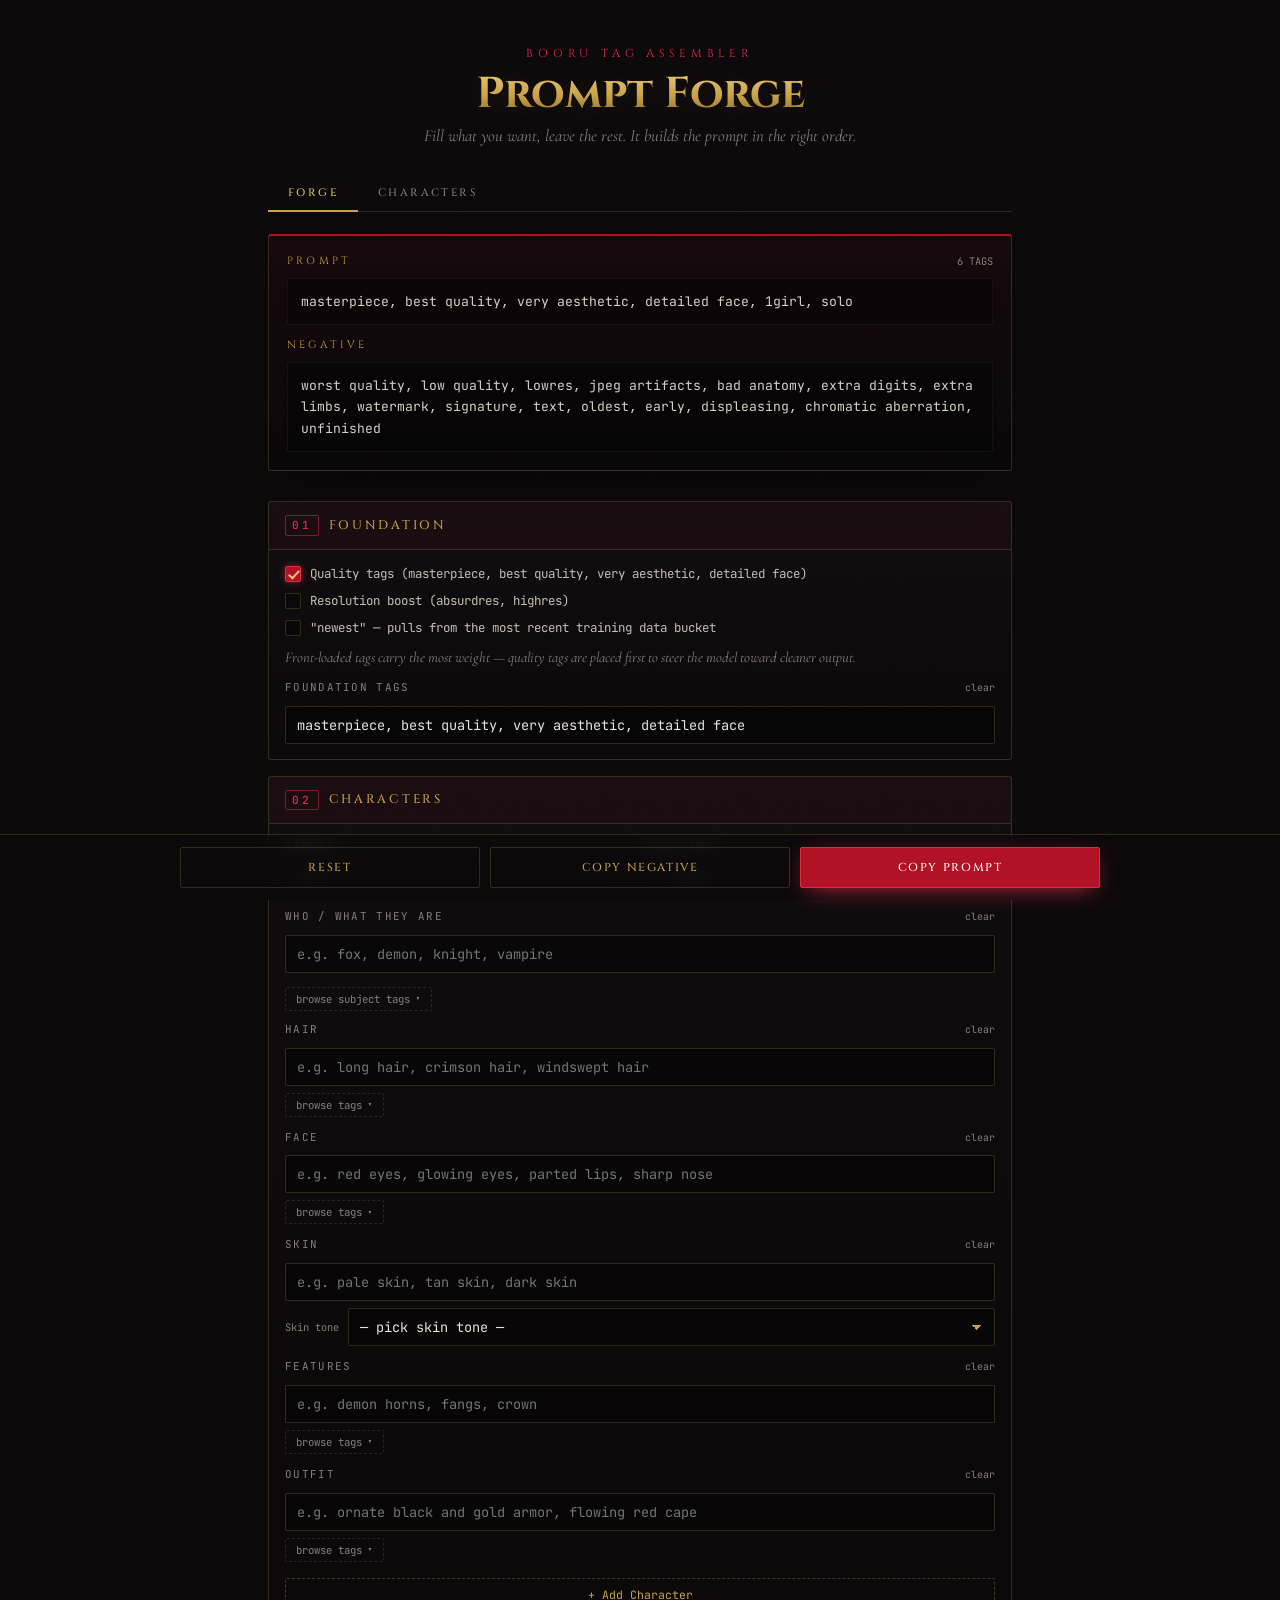
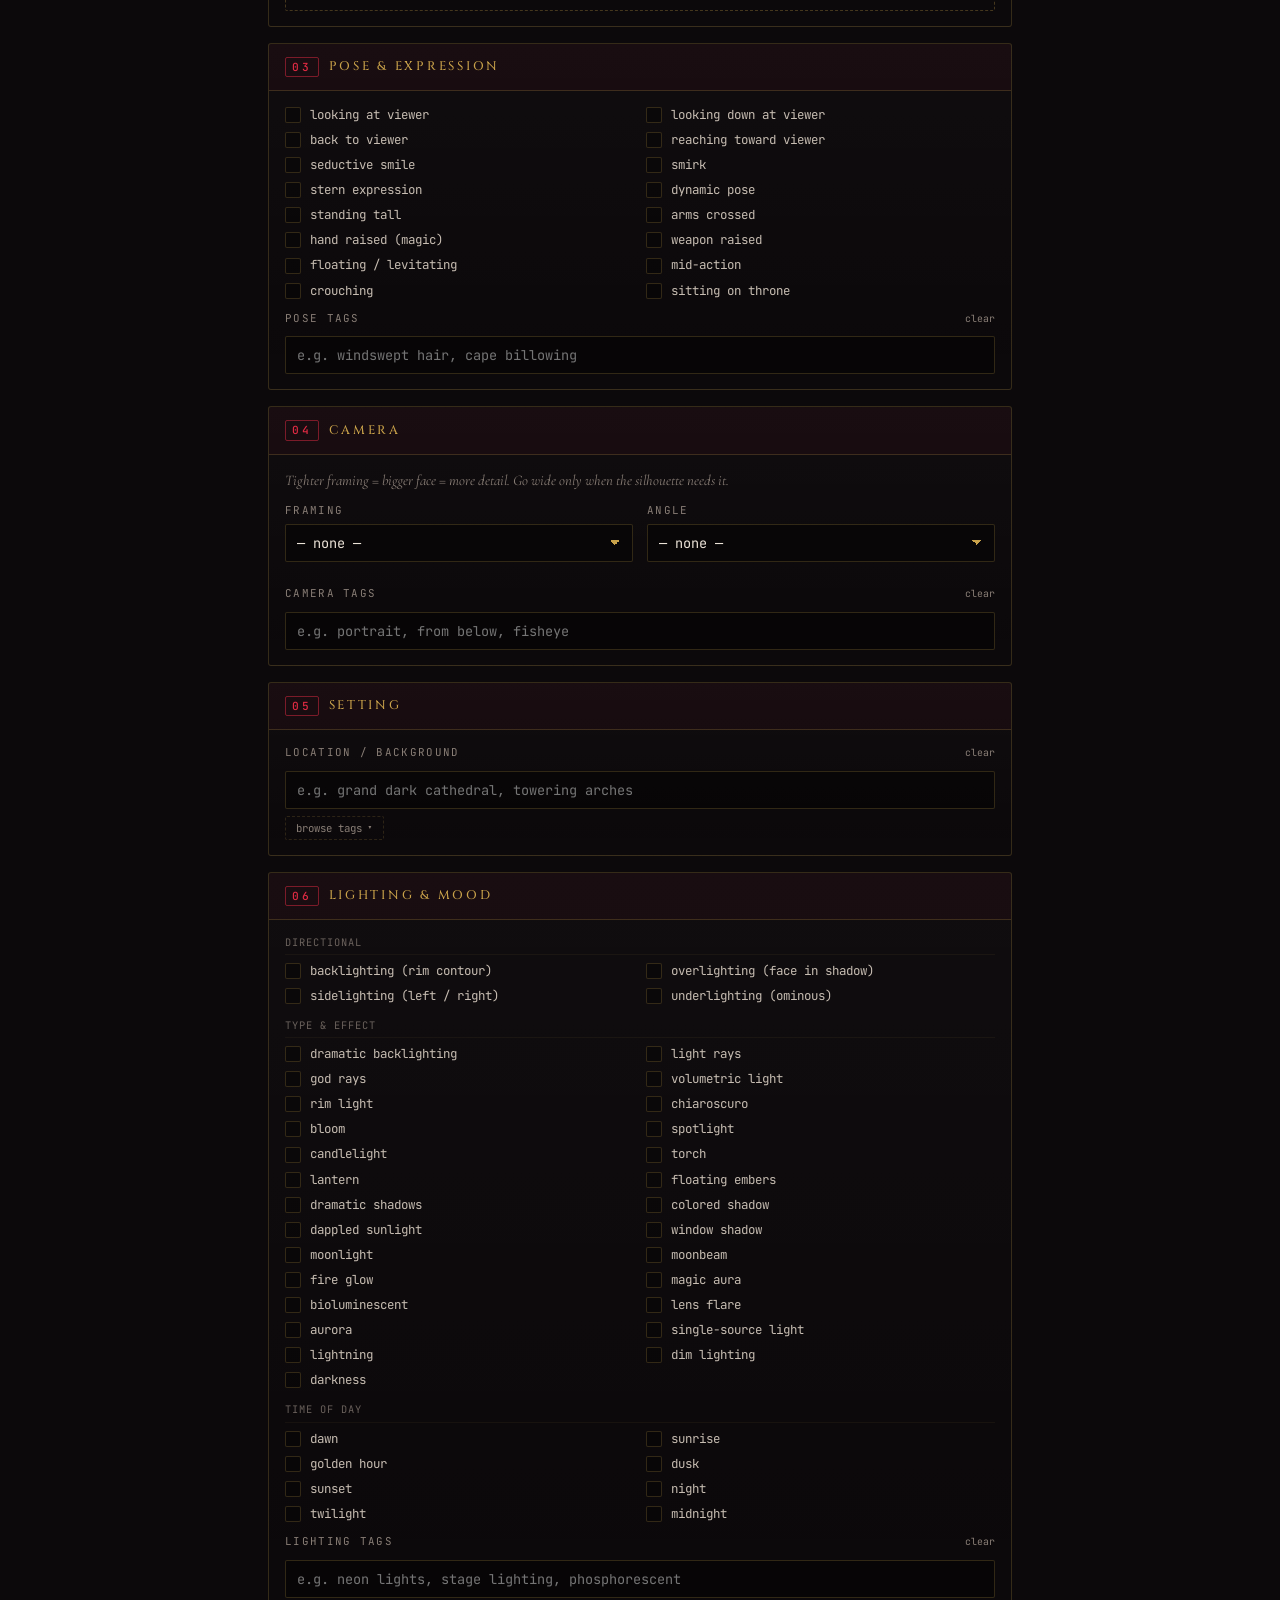
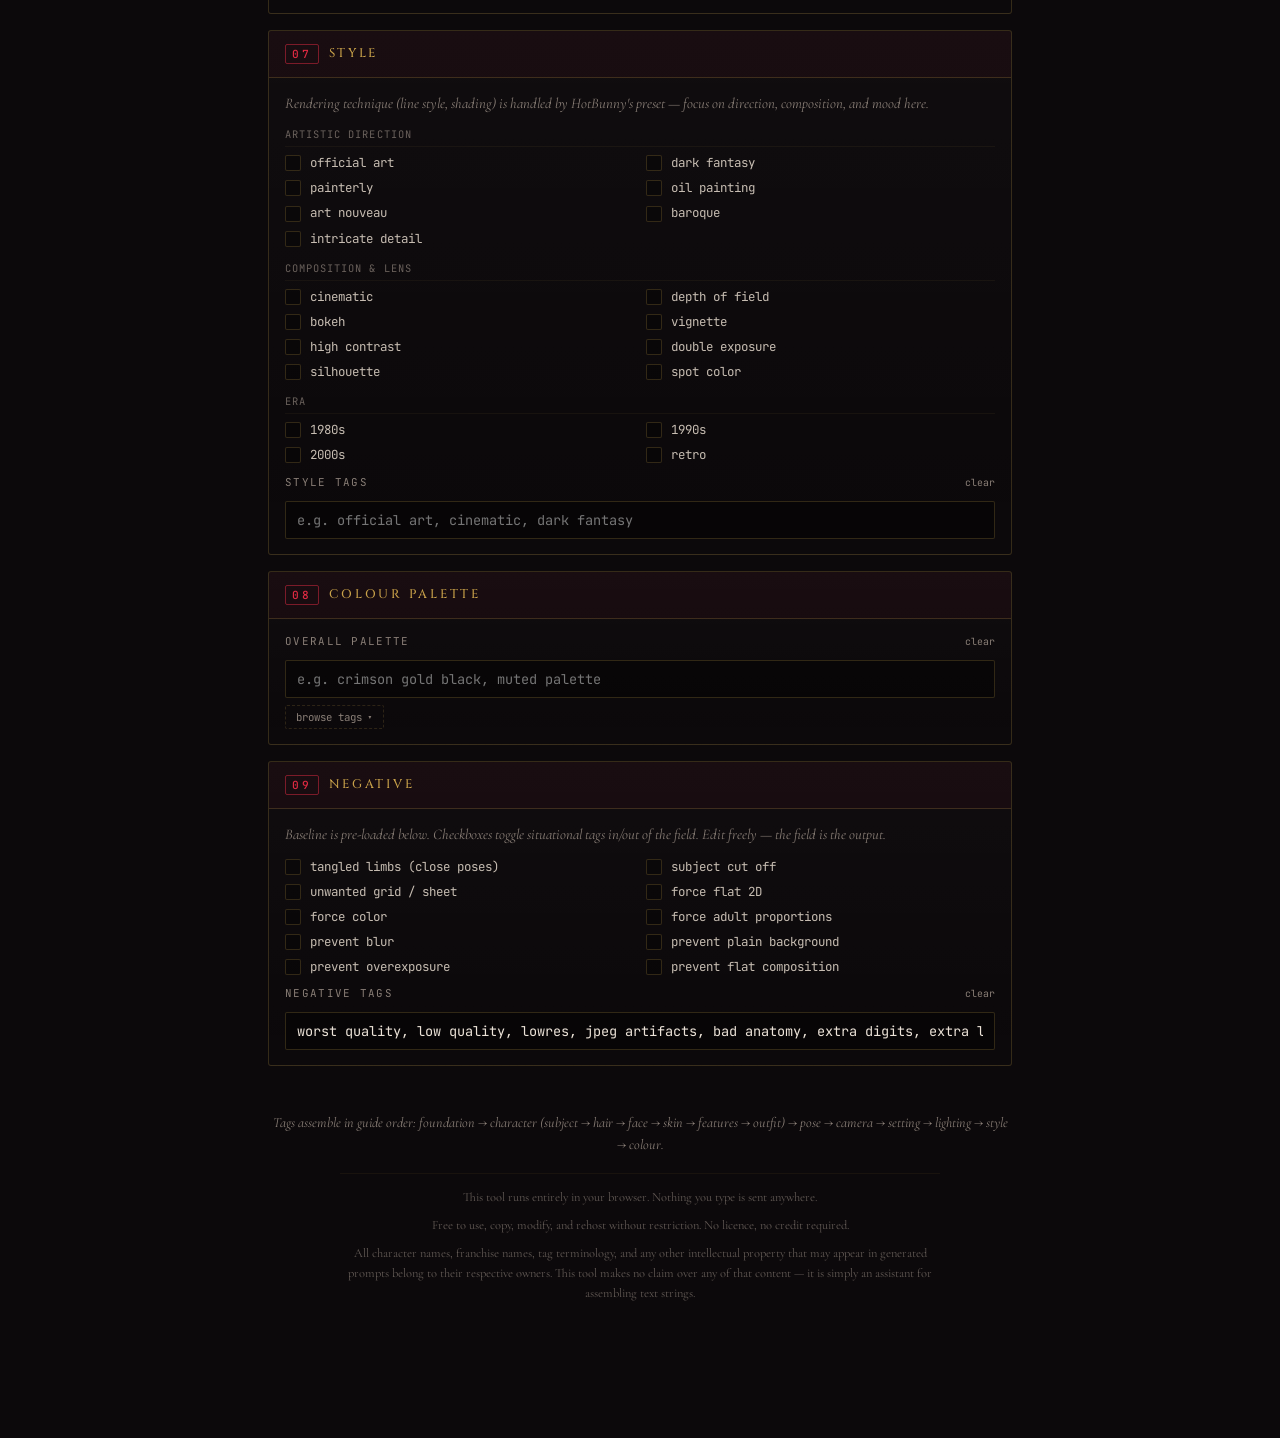
==== commit 0eaf2995: "Add character page, readme, tests." ====
--- a/index.html
+++ b/index.html
@@ -8,6 +8,8 @@
 <link rel="preconnect" href="https://fonts.gstatic.com" crossorigin>
 <link href="https://fonts.googleapis.com/css2?family=Cinzel:wght@500;700&family=Cormorant+Garamond:ital,wght@0,400;0,600;1,400&family=JetBrains+Mono:wght@400;500&display=swap" rel="stylesheet">
 <link rel="stylesheet" href="style.css">
+<link rel="icon" type="image/png" href="favicon-32x32.png" sizes="32x32">
+<link rel="icon" type="image/png" href="favicon-192x192.png" sizes="192x192">
 </head>
 <body>
 <div class="wrap">
@@ -17,6 +19,13 @@
     <h1>Prompt Forge</h1>
     <p>Fill what you want, leave the rest. It builds the prompt in the right order.</p>
   </header>
+
+  <nav class="tab-nav">
+    <button class="tab-btn active" data-tab="forge">Forge</button>
+    <button class="tab-btn" data-tab="chars">Characters</button>
+  </nav>
+
+  <div id="tabForge">
 
   <!-- Live preview -->
   <div class="preview">
@@ -539,6 +548,19 @@
       <p>All character names, franchise names, tag terminology, and any other intellectual property that may appear in generated prompts belong to their respective owners. This tool makes no claim over any of that content — it is simply an assistant for assembling text strings.</p>
     </div>
   </footer>
+  </div><!-- #tabForge -->
+
+  <div id="tabChars" style="display:none">
+    <div class="char-browser-bar">
+      <div class="chip-search-wrap" style="flex:1;margin-bottom:0">
+        <span class="chip-search-icon">⌕</span>
+        <input class="char-search-input" id="charSearch" placeholder="search by name, series, or any tag…">
+      </div>
+      <span class="char-count" id="charCount"></span>
+    </div>
+    <div id="charGrid" class="char-grid"></div>
+    <button id="charLoadMore" class="add-char-btn" style="display:none;margin-top:12px">Load more…</button>
+  </div><!-- #tabChars -->
 </div>
 
 <div class="bar">
@@ -549,6 +571,8 @@
 
 <!-- Data and logic loaded as separate files -->
 <script src="tags.js"></script>
+<script src="lib.js"></script>
+<script src="chars.js"></script>
 <script src="app.js"></script>
 </body>
 </html>
--- a/style.css
+++ b/style.css
@@ -179,3 +179,64 @@
   footer p{margin-bottom:8px;line-height:1.6}
   footer .order{font-style:italic}
   footer .disclaimer{font-size:.78rem;opacity:.7;max-width:600px;margin:16px auto 0;border-top:1px solid rgba(201,162,74,.1);padding-top:14px}
+
+  /* ── Tab nav ──────────────────────────────────────────────────────────────── */
+  .tab-nav{display:flex;border-bottom:1px solid var(--border);margin-bottom:22px}
+  .tab-btn{
+    font-family:'Cinzel',serif;font-weight:500;font-size:.68rem;letter-spacing:.22em;
+    text-transform:uppercase;color:var(--muted);background:none;border:none;
+    border-bottom:2px solid transparent;cursor:pointer;padding:11px 20px 10px;
+    margin-bottom:-1px;transition:.18s
+  }
+  .tab-btn:hover{color:var(--gold)}
+  .tab-btn.active{color:var(--gold-bright);border-bottom-color:var(--gold)}
+
+  /* ── Character browser ────────────────────────────────────────────────────── */
+  .char-browser-bar{
+    display:flex;align-items:center;gap:12px;margin-bottom:16px;
+    position:sticky;top:0;z-index:5;padding:14px 0 10px;
+    background:linear-gradient(180deg,var(--bg) 78%,transparent)
+  }
+  .char-count{font-family:'JetBrains Mono',monospace;font-size:.65rem;color:var(--muted);white-space:nowrap}
+  .char-search-input{
+    width:100%;background:rgba(0,0,0,.28);border:1px solid rgba(201,162,74,.14);
+    color:var(--muted);font-family:'JetBrains Mono',monospace;font-size:.82rem;
+    padding:9px 10px 9px 30px;border-radius:2px;transition:.15s;
+  }
+  .char-search-input::placeholder{color:rgba(137,126,118,.55)}
+  .char-search-input:focus{outline:none;border-color:rgba(201,162,74,.38);color:var(--text)}
+  .char-grid{display:grid;grid-template-columns:1fr 1fr;gap:10px}
+  @media(max-width:540px){.char-grid{grid-template-columns:1fr}}
+
+  .char-card{
+    border:1px solid var(--border);border-radius:3px;
+    background:linear-gradient(180deg,rgba(255,255,255,.02),transparent);
+    padding:12px 13px;display:flex;flex-direction:column;gap:8px;transition:.15s
+  }
+  .char-card:hover{border-color:rgba(201,162,74,.35)}
+  .char-card-name{
+    font-family:'Cinzel',serif;font-size:.72rem;font-weight:500;
+    color:var(--gold-bright);letter-spacing:.04em;line-height:1.3
+  }
+  .char-card-series{font-family:'JetBrains Mono',monospace;font-size:.6rem;color:var(--muted);margin-top:-4px}
+  .char-card-tags{display:flex;flex-wrap:wrap;gap:4px;min-height:20px}
+  .ctag{font-family:'JetBrains Mono',monospace;font-size:.59rem;padding:2px 6px;border-radius:2px;line-height:1.55;border:1px solid}
+  .ctag.hair{background:rgba(201,162,74,.09);border-color:rgba(201,162,74,.22);color:var(--gold)}
+  .ctag.face{background:rgba(80,140,220,.09);border-color:rgba(80,140,220,.22);color:#7baadd}
+  .ctag.feat{background:rgba(177,18,38,.09);border-color:rgba(177,18,38,.28);color:#d96070}
+
+  .char-card-actions{display:flex;gap:7px;margin-top:2px}
+  .char-action-btn{
+    font-family:'JetBrains Mono',monospace;font-size:.62rem;cursor:pointer;
+    border-radius:2px;padding:5px 9px;transition:.15s;flex:1;text-align:center;border:1px solid
+  }
+  .char-action-btn.copy{background:none;border-color:var(--border);color:var(--muted)}
+  .char-action-btn.copy:hover{border-color:var(--gold);color:var(--gold)}
+  .char-action-btn.load{background:rgba(177,18,38,.12);border-color:var(--border-hot);color:var(--crimson-bright)}
+  .char-action-btn.load:hover{background:rgba(177,18,38,.28);color:#fff}
+  .char-action-btn.copied{background:var(--gold)!important;border-color:var(--gold-bright)!important;color:#1a1206!important}
+
+  .char-loading{
+    font-family:'JetBrains Mono',monospace;font-size:.78rem;color:var(--muted);
+    font-style:italic;padding:50px 0;text-align:center;grid-column:1/-1
+  }
